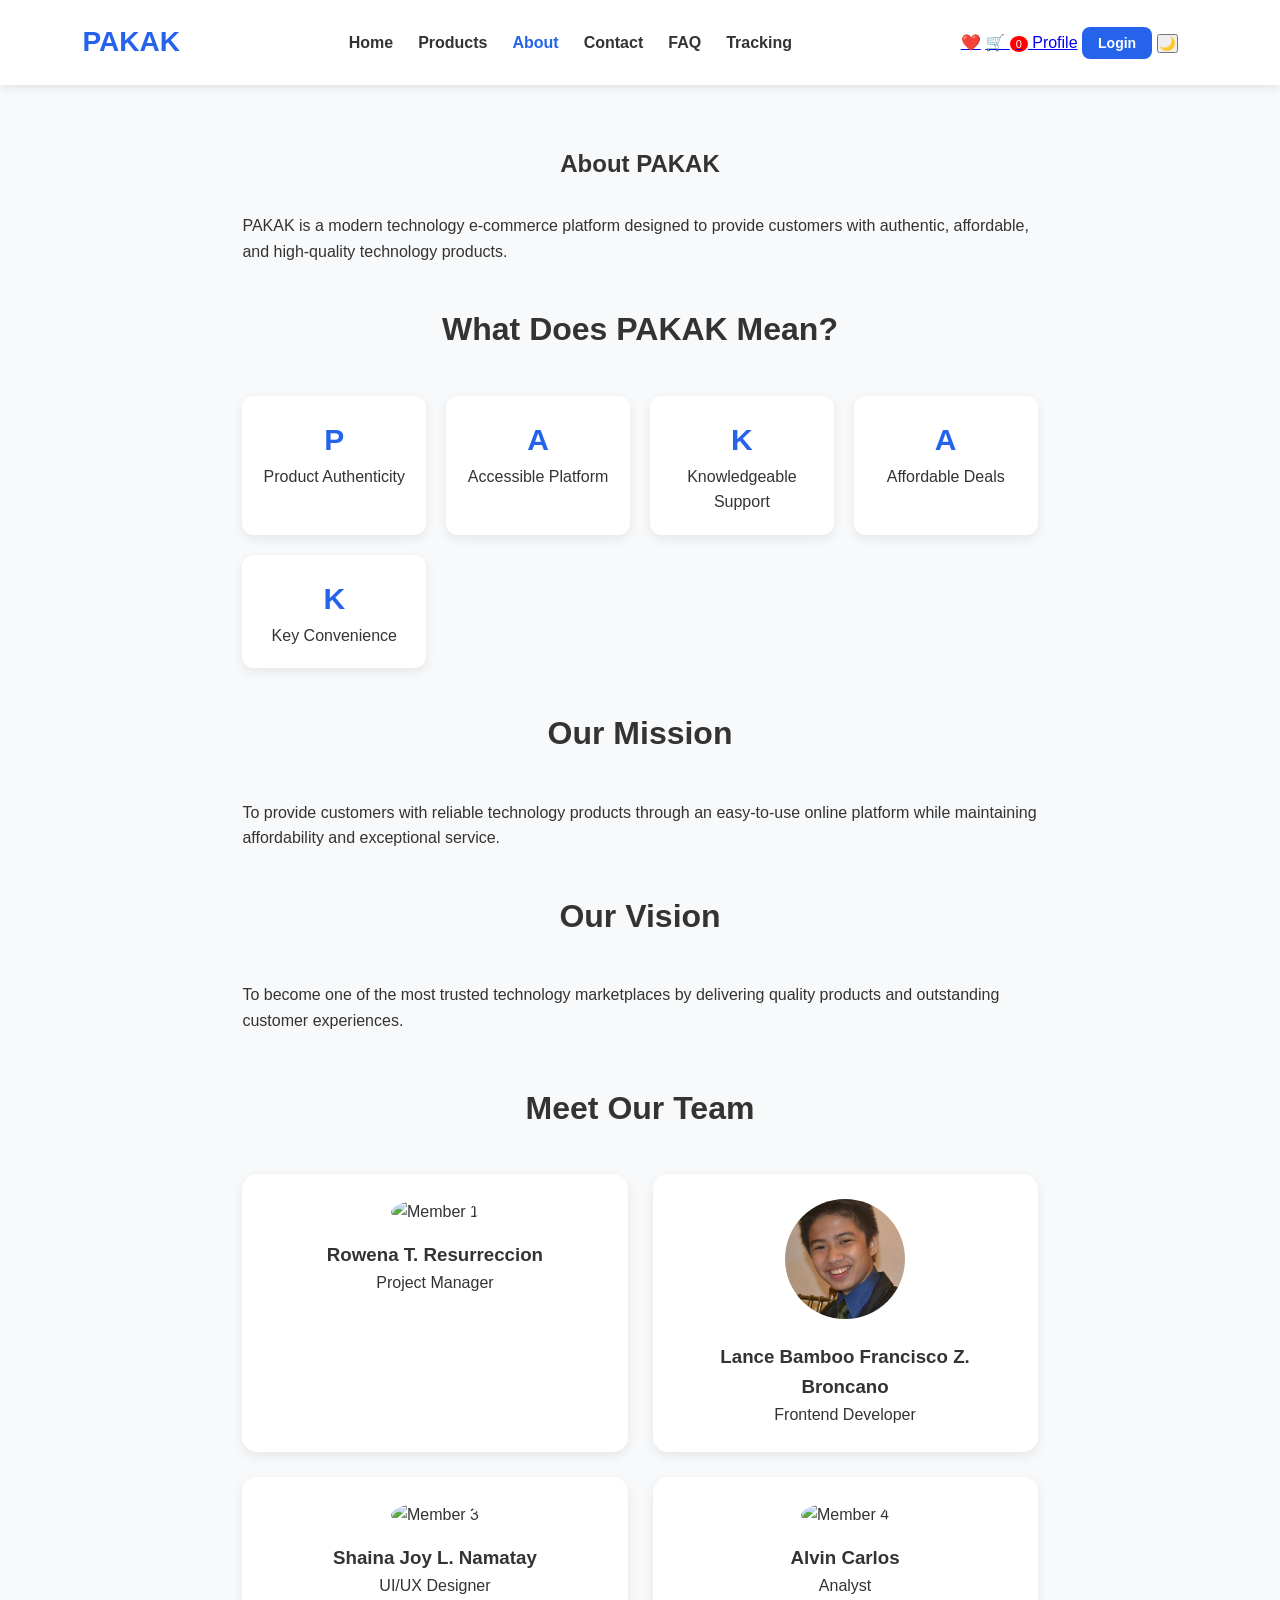
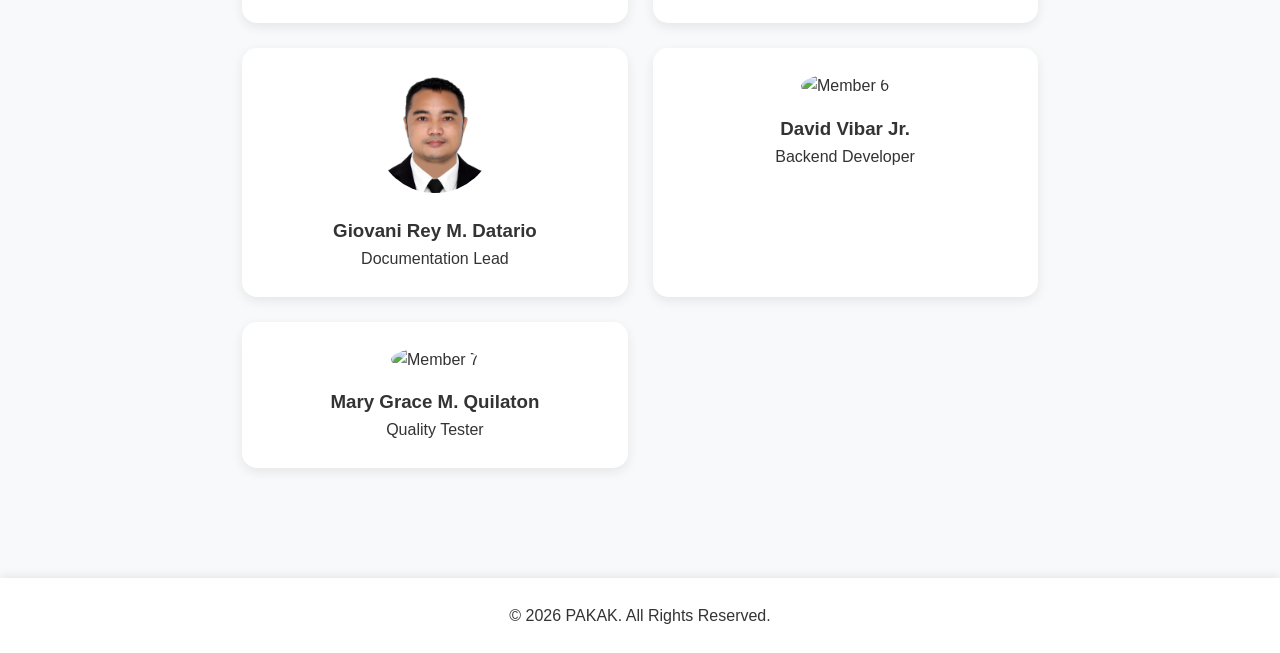
==== about.html @ 59d52bc8 "Add files via upload" ====
<!DOCTYPE html>
<html lang="en">
<head>
    <meta charset="UTF-8">
    <meta name="viewport" content="width=device-width, initial-scale=1.0">
    <title>About PAKAK</title>
    <link rel="stylesheet" href="css/style.css">
    <script defer src="js/script.js"></script>
</head>
<body>

<header>
    <nav class="navbar">
        <div class="logo">PAKAK</div>

        <ul class="nav-links">
            <li><a href="index.html">Home</a></li>
            <li><a href="products.html">Products</a></li>
            <li><a href="about.html" class="active">About</a></li>
            <li><a href="contact.html">Contact</a></li>
            <li><a href="faq.html">FAQ</a></li>
            <li><a href="tracking.html">Tracking</a></li>
        </ul>

        <div class="nav-actions">
            <a href="wishlist.html" class="nav-icon-btn" title="Wishlist">❤️</a>
            <a href="cart.html" class="nav-icon-btn" title="Cart">
                🛒 <span id="cartCount" style="background:red;color:white;border-radius:50%;padding:2px 6px;font-size:11px;">0</span>
            </a>
            <a href="profile.html" class="nav-text-btn">Profile</a>
            <a href="login.html" class="nav-login-btn">Login</a>
            <button id="darkModeBtn" onclick="toggleDarkMode()" class="dark-toggle" title="Toggle Dark Mode">🌙</button>
        </div>
    </nav>
</header>

<section class="about-section">

    <h1>About PAKAK</h1>

    <p>
        PAKAK is a modern technology e-commerce platform
        designed to provide customers with authentic,
        affordable, and high-quality technology products.
    </p>

    <h2>What Does PAKAK Mean?</h2>

    <div class="mission-grid">

        <div class="mission-card">
            <h3>P</h3>
            <p>Product Authenticity</p>
        </div>

        <div class="mission-card">
            <h3>A</h3>
            <p>Accessible Platform</p>
        </div>

        <div class="mission-card">
            <h3>K</h3>
            <p>Knowledgeable Support</p>
        </div>

        <div class="mission-card">
            <h3>A</h3>
            <p>Affordable Deals</p>
        </div>

        <div class="mission-card">
            <h3>K</h3>
            <p>Key Convenience</p>
        </div>

    </div>

    <h2>Our Mission</h2>
    <p>
        To provide customers with reliable technology
        products through an easy-to-use online platform
        while maintaining affordability and exceptional service.
    </p>

    <h2>Our Vision</h2>
    <p>
        To become one of the most trusted technology
        marketplaces by delivering quality products
        and outstanding customer experiences.
    </p>

    <!-- TEAM SECTION -->
    <h2 style="text-align:center; margin-top:50px;">Meet Our Team</h2>

    <div class="team-grid">

        <div class="team-card">
            <img src="images/resurreccion.jpg" alt="Member 1">
            <h3>Rowena T. Resurreccion</h3>
            <p>Project Manager</p>
        </div>

        <div class="team-card">
            <img src="images/broncano.jpg.jpg" alt="Member 2">
            <h3>Lance Bamboo Francisco Z. Broncano</h3>
            <p>Frontend Developer</p>
        </div>

        <div class="team-card">
            <img src="images/namatay.jpg" alt="Member 3">
            <h3>Shaina Joy L. Namatay</h3>
            <p>UI/UX Designer</p>
        </div>

        <div class="team-card">
            <img src="images/carlos.jpg" alt="Member 4">
            <h3>Alvin Carlos</h3>
            <p>Analyst</p>
        </div>

        <div class="team-card">
            <img src="images/datario.jpg.jpg" alt="Member 5">
            <h3>Giovani Rey M. Datario</h3>
            <p>Documentation Lead</p>
        </div>

        <div class="team-card">
            <img src="images/vibar.jpg" alt="Member 6">
            <h3>David Vibar Jr.</h3>
            <p>Backend Developer</p>
        </div>

        <div class="team-card">
            <img src="images/quilaton.jpg" alt="Member 7">
            <h3>Mary Grace M. Quilaton</h3>
            <p>Quality Tester</p>
        </div>

    </div>

</section>

<footer>
    <p>© 2026 PAKAK. All Rights Reserved.</p>
</footer>

<button id="topBtn" onclick="scrollToTop()">↑</button>

</body>
</html>
---- css/style.css ----
/* =========================
GLOBAL STYLES
========================= */

*{
margin:0;
padding:0;
box-sizing:border-box;
font-family:Arial, Helvetica, sans-serif;
}

body{
background:#f8f9fa;
color:#333;
line-height:1.6;
}

/* =========================
NAVBAR
========================= */

.navbar{
display:flex;
justify-content:space-between;
align-items:center;
padding:20px 8%;
background:white;
box-shadow:0 2px 10px rgba(0,0,0,0.1);
position:sticky;
top:0;
z-index:100;
}

.logo{
font-size:28px;
font-weight:bold;
color:#2563eb;
margin-left:-20px;
}

.nav-links{
display:flex;
list-style:none;
gap:25px;
}

.nav-links a{
text-decoration:none;
color:#333;
font-weight:600;
transition:.3s;
}

.nav-links a:hover,
.nav-links .active{
color:#2563eb;
}

/* =========================
NAV AUTH BUTTONS (Profile + Login)
========================= */

.nav-auth{
display:flex;
align-items:center;
gap:10px;
}

.nav-profile-btn,
.nav-login-btn{
text-decoration:none;
padding:8px 16px;
border-radius:8px;
font-weight:600;
font-size:14px;
transition:.3s;
}

.nav-profile-btn{
background:#f3f4f6;
color:#333;
}

.nav-login-btn{
background:#2563eb;
color:white;
}

.nav-profile-btn:hover{
background:#e5e7eb;
}

.nav-login-btn:hover{
background:#1d4ed8;
}

.dark-mode .nav-profile-btn{
background:rgba(255,255,255,0.08);
color:#e2e8f0;
border:1px solid rgba(120,80,255,.2);
}

.dark-mode .nav-login-btn{
background:linear-gradient(135deg,#4f46e5,#7c3aed);
box-shadow:0 0 12px rgba(124,58,237,.4);
}

/* =========================
HERO SECTION
========================= */

.hero{
display:flex;
justify-content:space-between;
align-items:center;
padding:80px 8%;
gap:40px;
}

.hero{
    animation:fadeIn 1.2s ease;
}

@keyframes fadeIn{
    from{
        opacity:0;
        transform:translateY(30px);
    }
    to{
        opacity:1;
        transform:translateY(0);
    }
}

.hero-content{
flex:1;
}

.hero-content h1{
font-size:48px;
margin-bottom:20px;
}

.hero-content p{
font-size:18px;
margin-bottom:30px;
}

.hero-image{
flex:1;
}

.hero-image img{
width:100%;
border-radius:20px;
box-shadow:0 10px 30px rgba(0,0,0,0.15);
}

.hero-buttons{
display:flex;
gap:15px;
}

.btn-primary{
background:#2563eb;
color:white;
text-decoration:none;
padding:12px 24px;
border-radius:8px;
transition:.3s;
}

.btn-secondary{
background:#e5e7eb;
color:#333;
text-decoration:none;
padding:12px 24px;
border-radius:8px;
}

/* =========================
SECTIONS
========================= */

section{
padding:60px 8%;
}

section h2{
text-align:center;
margin-bottom:40px;
font-size:32px;
}

/* =========================
CATEGORY CARDS
========================= */

.category-grid{
display:grid;
grid-template-columns:repeat(auto-fit,minmax(220px,1fr));
gap:25px;
}

.category-card{
background:white;
padding:25px;
border-radius:15px;
text-align:center;
box-shadow:0 4px 12px rgba(0,0,0,.08);
transition:.3s;
}

.category-card:hover{
transform:translateY(-8px);
}

/* =========================
PRODUCT CARDS
========================= */

.product-grid{
display:grid;
grid-template-columns:repeat(auto-fit,minmax(250px,1fr));
gap:25px;
}

.product-card{
background:white;
border-radius:15px;
overflow:hidden;
box-shadow:0 4px 15px rgba(0,0,0,.1);
transition:.3s ease;
text-align:center;
}

.product-card:hover{
    transform:translateY(-10px) scale(1.02);
    box-shadow:0 15px 30px rgba(37,99,235,.25);
}

.product-card img{
width:100%;
height:220px;
object-fit:cover;
}

.product-card h3{
margin-top:15px;
}

.product-card p{
margin:10px 0;
font-weight:bold;
color:#2563eb;
}

.product-card button{
margin-bottom:20px;
padding:10px 20px;
border:none;
background:#2563eb;
color:white;
border-radius:8px;
cursor:pointer;
}

/* =========================
PRODUCT ID / SKU
========================= */

.product-id{
    font-size:0.78rem;
    color:#6b7280;
    margin:2px 0 6px 0;
    letter-spacing:0.5px;
}

/* =========================
BRANDS
========================= */

.brands-grid{
display:grid;
grid-template-columns:repeat(auto-fit,minmax(150px,1fr));
gap:20px;
}

.brands-grid div{
background:white;
padding:20px;
text-align:center;
border-radius:12px;
font-weight:bold;
}

/* =========================
RATING
========================= */

.rating{
    color:gold;
    margin:10px 0;
}

/* =========================
QUANTITY BOX
========================= */

.quantity-box{
    display:flex;
    align-items:center;
    justify-content:center;
    gap:10px;
    margin:10px 0;
}

.quantity-box button{
    width:30px;
    height:30px;
    border:none;
    background:#e5e7eb;
    border-radius:6px;
    cursor:pointer;
    font-size:16px;
    margin-bottom:0;
    padding:0;
}

.quantity-box span{
    font-size:16px;
    font-weight:bold;
    min-width:20px;
    text-align:center;
}

/* =========================
WHY CHOOSE US
========================= */

.features-grid{
display:grid;
grid-template-columns:repeat(auto-fit,minmax(250px,1fr));
gap:25px;
}

.feature-card{
background:white;
padding:25px;
border-radius:15px;
text-align:center;
box-shadow:0 4px 12px rgba(0,0,0,.08);
}

/* =========================
PRODUCTS PAGE
========================= */

.products-page h1{
text-align:center;
margin-bottom:30px;
}

.search-bar{
width:100%;
max-width:500px;
display:block;
margin:0 auto 40px;
padding:15px;
border:1px solid #ddd;
border-radius:10px;
font-size:16px;
}

/* =========================
ABOUT PAGE
========================= */

.about-section{
max-width:1000px;
margin:auto;
}

.about-section h1{
text-align:center;
margin-bottom:30px;
}

.about-section h2{
margin-top:40px;
}

.mission-grid{
display:grid;
grid-template-columns:repeat(auto-fit,minmax(150px,1fr));
gap:20px;
margin-top:20px;
}

.mission-card{
background:white;
padding:20px;
border-radius:12px;
text-align:center;
box-shadow:0 4px 12px rgba(0,0,0,.08);
}

.mission-card h3{
color:#2563eb;
font-size:30px;
}

/* =========================
TEAM PAGE
========================= */

.team-grid{
    display:grid;
    grid-template-columns:repeat(auto-fit,minmax(250px,1fr));
    gap:25px;
}
.team-card{
    background:white;
    padding:25px;
    text-align:center;
    border-radius:15px;
    box-shadow:0 4px 12px rgba(0,0,0,.08);
}
.team-card img{
    width:120px;
    height:120px;
    border-radius:50%;
    object-fit:cover;
    margin-bottom:15px;
}

/* =========================
FAQ PAGE
========================= */

.faq-page{
    max-width:900px;
    margin:auto;
}
.faq-item{
    background:white;
    margin:15px 0;
    border-radius:12px;
    overflow:hidden;
}
.faq-question{
    width:100%;
    padding:18px;
    border:none;
    text-align:left;
    background:#2563eb;
    color:white;
    cursor:pointer;
}
.faq-answer{
    display:none;
    padding:15px;
}

/* =========================
CART PAGE
========================= */

.cart-page h1{
text-align:center;
margin-bottom:30px;
}

.cart-container{
background:white;
padding:25px;
border-radius:15px;
box-shadow:0 4px 15px rgba(0,0,0,.08);
margin-bottom:30px;
}

.cart-item{
display:flex;
justify-content:space-between;
padding:15px 0;
border-bottom:1px solid #eee;
}

.cart-summary{
background:white;
padding:25px;
border-radius:15px;
box-shadow:0 4px 15px rgba(0,0,0,.08);
}

.checkout-btn,
.clear-btn{
width:100%;
padding:12px;
margin-top:15px;
border:none;
border-radius:8px;
cursor:pointer;
}

.checkout-btn{
background:#16a34a;
color:white;
}

.clear-btn{
background:#dc2626;
color:white;
}

/* =========================
WISHLIST PAGE
========================= */

.wishlist-page{
    padding:60px 8%;
}
.wishlist-page h1{
    text-align:center;
    margin-bottom:30px;
}
#wishlistItems{
    background:white;
    padding:25px;
    border-radius:15px;
    box-shadow:0 4px 12px rgba(0,0,0,.08);
}
.wishlist-empty{
    text-align:center;
    padding:40px 20px;
    color:#6b7280;
}
.wishlist-empty h3{
    font-size:1.4rem;
    margin:10px 0 5px;
    color:#374151;
}
.dark-mode .wishlist-empty h3{
    color:#e2e8f0;
}

/* =========================
CONTACT PAGE
========================= */

.contact-page{
    padding:60px 8%;
}

.contact-card{
    display:grid;
    grid-template-columns:1fr 1fr;
    gap:0;
    background:white;
    border-radius:20px;
    box-shadow:0 5px 30px rgba(0,0,0,.1);
    overflow:hidden;
}

.contact-info{
    padding:50px 40px;
    border-right:1px solid #e5e7eb;
}

.contact-info h1{
    font-size:32px;
    font-weight:800;
    color:#111827;
    margin-bottom:10px;
}

.contact-tagline{
    font-size:14px;
    color:#6b7280;
    margin-bottom:15px;
}

.contact-divider{
    width:40px;
    height:3px;
    background:#2563eb;
    border-radius:2px;
    margin-bottom:35px;
}

.contact-details{
    display:flex;
    flex-direction:column;
    gap:18px;
}

.contact-detail-row{
    display:flex;
    gap:12px;
    font-size:14px;
    color:#374151;
}

.contact-label{
    font-weight:700;
    color:#6b7280;
    min-width:65px;
}

.contact-form-side{
    padding:50px 40px;
    display:flex;
    flex-direction:column;
    gap:14px;
}

.contact-input{
    width:100%;
    padding:13px 16px;
    border:1px solid #e5e7eb;
    border-radius:8px;
    font-size:14px;
    color:#374151;
    background:#fafafa;
    outline:none;
    transition:.2s;
    font-family:inherit;
}

.contact-input:focus{
    border-color:#2563eb;
    background:white;
}

.contact-textarea{
    resize:vertical;
}

.contact-submit{
    align-self:flex-start;
    padding:11px 28px;
    background:#111827;
    color:white;
    border:none;
    border-radius:8px;
    font-size:14px;
    font-weight:600;
    cursor:pointer;
    transition:.2s;
}

.contact-submit:hover{
    background:#1d4ed8;
}

.contact-map{
    border-radius:0 0 20px 20px;
    overflow:hidden;
    margin-top:0;
}

.contact-map iframe{
    display:block;
}

/* Dark mode contact */
.dark-mode .contact-card{
    background:rgba(15,20,40,0.85);
    border:1px solid rgba(120,80,255,.2);
    backdrop-filter:blur(10px);
    box-shadow:0 0 30px rgba(110,0,255,.15);
}

.dark-mode .contact-info{
    border-right:1px solid rgba(255,255,255,.08);
}

.dark-mode .contact-info h1{
    color:#e2e8f0;
}

.dark-mode .contact-tagline{
    color:#94a3b8;
}

.dark-mode .contact-detail-row{
    color:#cbd5e1;
}

.dark-mode .contact-label{
    color:#64748b;
}

.dark-mode .contact-input{
    background:rgba(15,20,40,0.8);
    border:1px solid rgba(120,80,255,.3);
    color:#e2e8f0;
}

.dark-mode .contact-input:focus{
    border-color:#7c3aed;
    background:rgba(15,20,40,1);
}

.dark-mode .contact-input::placeholder{
    color:#64748b;
}

.dark-mode .contact-submit{
    background:linear-gradient(135deg,#4f46e5,#7c3aed);
    box-shadow:0 0 12px rgba(124,58,237,.4);
}

@media(max-width:768px){
    .contact-card{
        grid-template-columns:1fr;
    }
    .contact-info{
        border-right:none;
        border-bottom:1px solid #e5e7eb;
        padding:35px 25px;
    }
    .contact-form-side{
        padding:35px 25px;
    }
}

/* =========================
TRACKING PAGE
========================= */

.tracking-page{
    max-width:750px;
    margin:auto;
    padding:60px 20px;
    text-align:center;
}
.tracking-page input{
    width:100%;
    padding:15px;
    margin:20px 0;
    border-radius:10px;
    border:1px solid #ddd;
}
.tracking-page button{
    background:#2563eb;
    color:white;
    border:none;
    padding:12px 25px;
    border-radius:10px;
    cursor:pointer;
}
.tracking-form{
    margin:30px 0;
}
.tracking-sku-list{
    text-align:left;
    margin:30px 0;
}
.tracking-sku-list h3{
    margin-bottom:15px;
    color:#2563eb;
}
.sku-table{
    width:100%;
    border-collapse:collapse;
    margin:10px 0;
}
.sku-table th,
.sku-table td{
    padding:10px 15px;
    border:1px solid #ddd;
    text-align:left;
}
.sku-table th{
    background:#2563eb;
    color:white;
}
#trackingResult{
    margin-top:20px;
    padding:20px;
    border-radius:12px;
}
#trackingResult h3{
    margin-bottom:10px;
}

/* =========================
PROFILE PAGE
========================= */

.profile-page{
display:flex;
justify-content:center;
align-items:center;
padding:60px 8%;
}

.profile-card{
background:white;
padding:40px;
border-radius:20px;
text-align:center;
max-width:700px;
width:100%;
box-shadow:0 5px 20px rgba(0,0,0,.1);
}

.profile-image{
width:140px;
height:140px;
border-radius:50%;
margin-bottom:20px;
}

.profile-stats{
display:grid;
grid-template-columns:repeat(3,1fr);
gap:20px;
margin-top:30px;
}

.stat-box{
background:#f3f4f6;
padding:20px;
border-radius:12px;
}

.profile-actions{
margin-top:30px;
}

.profile-btn,
.logout-btn{
width:100%;
padding:12px;
margin-top:10px;
border:none;
border-radius:8px;
cursor:pointer;
}

.profile-btn{
background:#2563eb;
color:white;
}

.logout-btn{
background:#dc2626;
color:white;
}

/* =========================
ORDER HISTORY
========================= */

.order-history-card{
    background:#f9fafb;
    border:1px solid #e5e7eb;
    border-radius:12px;
    padding:15px 20px;
    margin-bottom:15px;
    text-align:left;
}
.order-history-header{
    display:flex;
    justify-content:space-between;
    margin-bottom:10px;
    font-size:0.9rem;
}
.order-id{
    font-weight:bold;
    color:#2563eb;
}
.order-date{
    color:#6b7280;
}
.order-items-list{
    padding-left:20px;
    margin:8px 0;
    color:#374151;
}
.order-history-total{
    text-align:right;
    margin-top:10px;
    font-size:1rem;
    color:#111827;
}

/* =========================
FOOTER
========================= */

footer{
text-align:center;
padding:25px;
background:white;
margin-top:50px;
box-shadow:0 -2px 10px rgba(0,0,0,.08);
}

/* =========================
TESTIMONIALS
========================= */

.testimonial-card{
background:white;
padding:20px;
border-radius:15px;
margin:15px 0;
box-shadow:0 4px 12px rgba(0,0,0,.08);
}

/* =========================
NEWSLETTER
========================= */

.newsletter{
    background:#2563eb;
    color:white;
    text-align:center;
    padding:60px 20px;
}
.newsletter input{
    padding:12px;
    width:300px;
    max-width:90%;
    border:none;
    border-radius:8px;
}
.newsletter button{
    padding:12px 20px;
    border:none;
    border-radius:8px;
    margin-left:10px;
    cursor:pointer;
}

/* =========================
CHATBOT WIDGET
========================= */

.chatbot{
    position:fixed;
    bottom:20px;
    right:20px;
    width:280px;
    background:white;
    border-radius:15px;
    overflow:hidden;
    box-shadow:0 5px 20px rgba(0,0,0,.15);
    z-index:999;
}

.chatbot-header{
    background:#2563eb;
    color:white;
    padding:12px;
    font-size:18px;
    font-weight:bold;
    display:flex;
    justify-content:space-between;
    align-items:center;
}

.chatbot-minimize-btn{
    background:rgba(255,255,255,0.2);
    border:none;
    color:white;
    width:26px;
    height:26px;
    border-radius:6px;
    font-size:18px;
    line-height:1;
    cursor:pointer;
    transition:.2s;
    display:flex;
    align-items:center;
    justify-content:center;
}

.chatbot-minimize-btn:hover{
    background:rgba(255,255,255,0.35);
}

.chatbot-body{
    height:180px;
    padding:10px;
    overflow-y:auto;
}

.chatbot-input-area{
    display:flex;
    padding:8px;
    gap:5px;
    border-top:1px solid #ddd;
}

.chatbot-input-area input{
    flex:1;
    padding:8px 10px;
    border:1px solid #ddd;
    border-radius:8px;
    font-size:14px;
}

.chatbot-input-area button{
    width:45px;
    border:none;
    border-radius:8px;
    background:#2563eb;
    color:white;
    cursor:pointer;
}

/* =========================
SCROLL TO TOP
========================= */

#topBtn{
    position:fixed;
    bottom:80px;
    left:20px;
    background:#2563eb;
    color:white;
    border:none;
    border-radius:50%;
    width:45px;
    height:45px;
    font-size:20px;
    cursor:pointer;
    display:none;
    z-index:999;
}

/* =========================
QUICK VIEW MODAL
========================= */

.modal{
    display:none;
    position:fixed;
    inset:0;
    background:rgba(0,0,0,.7);
    justify-content:center;
    align-items:center;
    z-index:1000;
}
.modal-content{
    background:white;
    padding:30px;
    border-radius:15px;
    width:90%;
    max-width:600px;
}

/* =========================
DARK MODE — CYBER NEON GLASSMORPHISM
========================= */

.dark-mode{
    background:#050816;
    color:#ffffff;
}

/* --- Navbar --- */
.dark-mode .navbar{
    background:rgba(10,15,35,0.85);
    backdrop-filter:blur(15px);
    -webkit-backdrop-filter:blur(15px);
    border-bottom:1px solid rgba(255,255,255,0.1);
    box-shadow:0 0 20px rgba(98,0,255,.2);
}

.dark-mode .logo{
    color:#a78bfa;
    text-shadow:0 0 10px rgba(167,139,250,.5);
}

.dark-mode .nav-links a{
    color:#cbd5e1;
}

.dark-mode .nav-links a:hover,
.dark-mode .nav-links .active{
    color:#a78bfa;
    text-shadow:0 0 8px rgba(167,139,250,.6);
}

/* --- Hero --- */
.dark-mode .hero{
    position:relative;
    overflow:hidden;
}

.dark-mode .hero::before{
    content:"";
    position:absolute;
    width:400px;
    height:400px;
    background:radial-gradient(#7c3aed, transparent);
    filter:blur(120px);
    opacity:.35;
    right:0;
    top:0;
    pointer-events:none;
}

.dark-mode .hero::after{
    content:"";
    position:absolute;
    width:300px;
    height:300px;
    background:radial-gradient(#2563eb, transparent);
    filter:blur(100px);
    opacity:.25;
    left:0;
    bottom:0;
    pointer-events:none;
}

.dark-mode .hero h1{
    color:white;
}

.dark-mode .hero h1 span{
    color:#38bdf8;
    text-shadow:0 0 15px #38bdf8;
}

.dark-mode .hero p{
    color:#94a3b8;
}

/* --- Product & Category & Feature Cards --- */
.dark-mode .product-card,
.dark-mode .category-card,
.dark-mode .feature-card{
    background:rgba(15,20,40,0.8);
    border:1px solid rgba(120,80,255,.2);
    backdrop-filter:blur(10px);
    -webkit-backdrop-filter:blur(10px);
    box-shadow:0 0 25px rgba(110,0,255,.15);
    color:#ffffff;
}

.dark-mode .product-card:hover{
    transform:translateY(-8px);
    box-shadow:0 0 35px #7c3aed;
    border-color:rgba(124,58,237,.6);
}

.dark-mode .product-card h3{
    color:#e2e8f0;
}

.dark-mode .product-card p{
    color:#a78bfa;
}

.dark-mode .product-card button{
    background:linear-gradient(135deg,#4f46e5,#7c3aed);
    border:none;
    color:white;
    transition:.3s;
}

.dark-mode .product-card button:hover{
    opacity:.85;
    box-shadow:0 0 12px rgba(124,58,237,.6);
}

.dark-mode .product-id{
    color:#64748b;
}

/* --- Quantity Box in dark mode --- */
.dark-mode .quantity-box button{
    background:rgba(79,70,229,.3);
    color:white;
    border:1px solid rgba(120,80,255,.3);
}

/* --- Buttons --- */
.dark-mode .btn-primary{
    background:linear-gradient(135deg,#4f46e5,#7c3aed);
    color:white;
    box-shadow:0 0 15px rgba(124,58,237,.4);
}

.dark-mode .btn-secondary{
    background:rgba(255,255,255,.08);
    color:#e2e8f0;
    border:1px solid rgba(255,255,255,.15);
}

/* --- Profile Card --- */
.dark-mode .profile-card{
    background:rgba(15,20,40,0.85);
    border:1px solid rgba(120,80,255,.2);
    backdrop-filter:blur(10px);
    -webkit-backdrop-filter:blur(10px);
    box-shadow:0 0 30px rgba(110,0,255,.2);
    color:#ffffff;
}

.dark-mode .stat-box{
    background:rgba(79,70,229,.15);
    border:1px solid rgba(120,80,255,.2);
    color:#e2e8f0;
}

.dark-mode .profile-btn{
    background:linear-gradient(135deg,#4f46e5,#7c3aed);
    box-shadow:0 0 12px rgba(124,58,237,.4);
}

.dark-mode .logout-btn{
    background:linear-gradient(135deg,#dc2626,#9f1239);
}

/* --- Cart & Wishlist --- */
.dark-mode .cart-container,
.dark-mode .cart-summary,
.dark-mode #wishlistItems{
    background:rgba(15,20,40,0.8);
    border:1px solid rgba(120,80,255,.2);
    backdrop-filter:blur(10px);
    color:#ffffff;
}

.dark-mode .cart-item{
    border-bottom:1px solid rgba(255,255,255,.08);
}

/* --- Mission Cards --- */
.dark-mode .mission-card{
    background:rgba(15,20,40,0.8);
    border:1px solid rgba(120,80,255,.2);
    color:#e2e8f0;
}

.dark-mode .mission-card h3{
    color:#a78bfa;
    text-shadow:0 0 8px rgba(167,139,250,.4);
}

/* --- Team Cards --- */
.dark-mode .team-card{
    background:rgba(15,20,40,0.8);
    border:1px solid rgba(120,80,255,.2);
    backdrop-filter:blur(10px);
    color:#e2e8f0;
}

/* --- FAQ --- */
.dark-mode .faq-item{
    background:rgba(15,20,40,0.8);
    border:1px solid rgba(120,80,255,.2);
}

.dark-mode .faq-question{
    background:linear-gradient(135deg,#4f46e5,#7c3aed);
}

.dark-mode .faq-answer{
    color:#cbd5e1;
    background:rgba(15,20,40,0.6);
}

/* --- Brands --- */
.dark-mode .brands-grid div{
    background:rgba(15,20,40,0.8);
    border:1px solid rgba(120,80,255,.2);
    color:#a78bfa;
    box-shadow:0 0 15px rgba(110,0,255,.1);
}

/* --- Testimonials --- */
.dark-mode .testimonial-card{
    background:rgba(15,20,40,0.8);
    border:1px solid rgba(120,80,255,.2);
    color:#e2e8f0;
}

/* --- Search Bar --- */
.dark-mode .search-bar{
    background:rgba(15,20,40,0.8);
    border:1px solid rgba(120,80,255,.3);
    color:#ffffff;
}

.dark-mode .search-bar::placeholder{
    color:#64748b;
}

/* --- Tracking Page --- */
.dark-mode .tracking-page input{
    background:rgba(15,20,40,0.8);
    border:1px solid rgba(120,80,255,.3);
    color:#ffffff;
}

.dark-mode .tracking-page button{
    background:linear-gradient(135deg,#4f46e5,#7c3aed);
    box-shadow:0 0 12px rgba(124,58,237,.4);
}

.dark-mode .sku-table th{
    background:linear-gradient(135deg,#4f46e5,#7c3aed);
}

.dark-mode .sku-table td{
    background:rgba(15,20,40,0.6);
    border-color:rgba(120,80,255,.2);
    color:#e2e8f0;
}

.dark-mode #trackingResult{
    background:rgba(15,20,40,0.8);
    border:1px solid rgba(120,80,255,.2);
    color:#e2e8f0;
}

/* --- Order History Modal --- */
.dark-mode .order-history-card{
    background:rgba(15,20,40,0.8);
    border:1px solid rgba(120,80,255,.2);
    color:#e2e8f0;
}

.dark-mode .order-id{
    color:#a78bfa;
}

.dark-mode .order-date{
    color:#64748b;
}

.dark-mode .order-items-list{
    color:#cbd5e1;
}

.dark-mode .order-history-total{
    color:#e2e8f0;
}

/* --- Modal --- */
.dark-mode .modal-content{
    background:rgba(10,15,35,0.95);
    border:1px solid rgba(120,80,255,.3);
    backdrop-filter:blur(20px);
    color:#ffffff;
    box-shadow:0 0 40px rgba(124,58,237,.3);
}

/* --- Chatbot --- */
.dark-mode .chatbot{
    background:rgba(10,15,35,0.95);
    border:1px solid rgba(120,80,255,.3);
    box-shadow:0 0 25px rgba(110,0,255,.2);
}

.dark-mode .chatbot-header{
    background:linear-gradient(135deg,#4f46e5,#7c3aed);
}

.dark-mode .chatbot-minimize-btn{
    background:rgba(255,255,255,0.15);
}

.dark-mode .chatbot-minimize-btn:hover{
    background:rgba(255,255,255,0.28);
}

.dark-mode .chatbot-body{
    color:#e2e8f0;
}

.dark-mode .chatbot-input-area{
    border-top:1px solid rgba(255,255,255,.08);
}

.dark-mode .chatbot-input-area input{
    background:rgba(15,20,40,0.8);
    border:1px solid rgba(120,80,255,.3);
    color:#ffffff;
}

.dark-mode .chatbot-input-area button{
    background:linear-gradient(135deg,#4f46e5,#7c3aed);
}

/* --- Scroll to Top --- */
.dark-mode #topBtn{
    background:linear-gradient(135deg,#4f46e5,#7c3aed);
    box-shadow:0 0 12px rgba(124,58,237,.5);
}

/* --- Footer --- */
.dark-mode footer{
    background:rgba(10,15,35,0.85);
    border-top:1px solid rgba(255,255,255,.08);
    color:#64748b;
    box-shadow:none;
}

/* --- Links --- */
.dark-mode a{
    color:#a78bfa;
}

/* =========================
RESPONSIVE DESIGN
========================= */

@media(max-width:768px){

.hero{
    flex-direction:column;
    text-align:center;
}

.hero-content h1{
    font-size:36px;
}

.navbar{
    flex-direction:column;
    gap:15px;
}

.nav-links{
    flex-wrap:wrap;
    justify-content:center;
}

.nav-auth{
    justify-content:center;
}

.profile-stats{
    grid-template-columns:1fr;
}

}
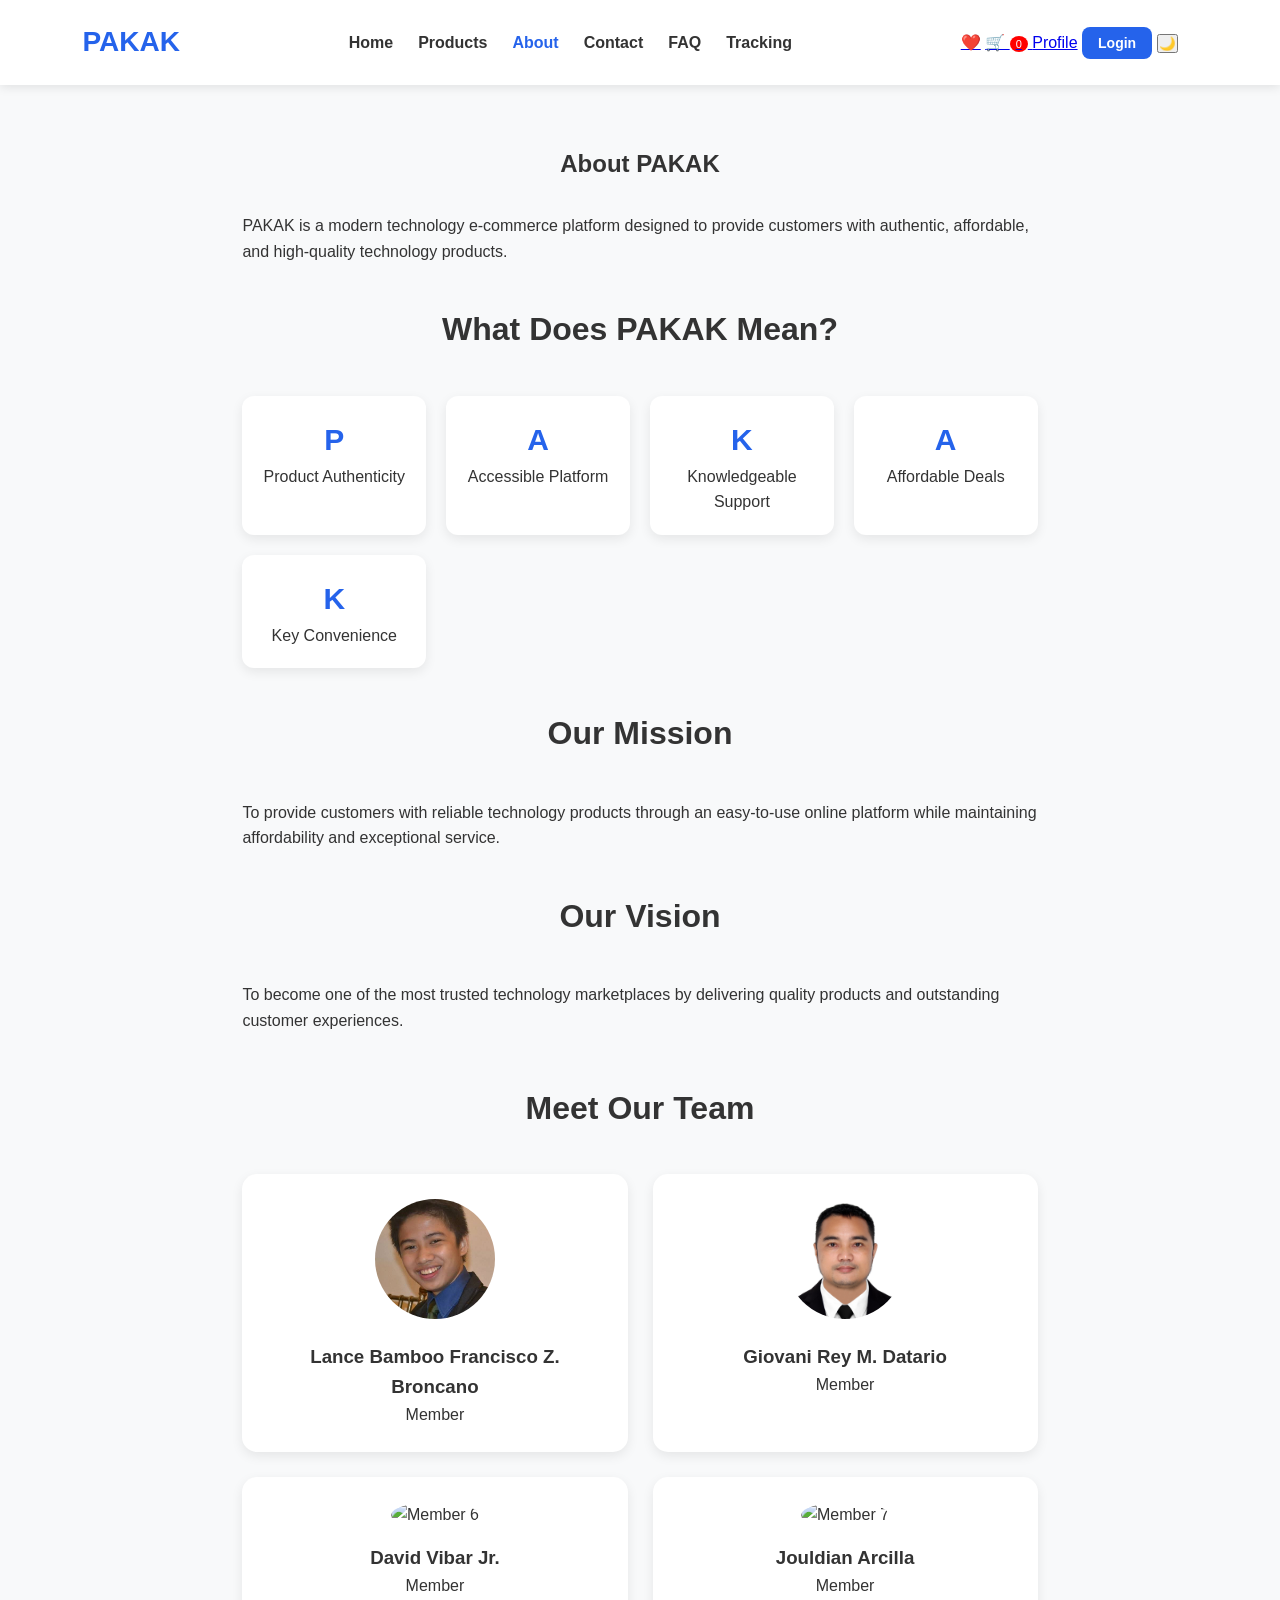
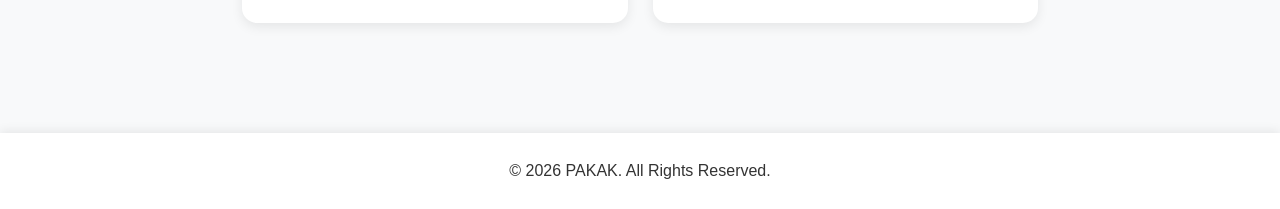
==== commit e7755840: "Update about.html" ====
--- a/about.html
+++ b/about.html
@@ -94,46 +94,30 @@
 
     <div class="team-grid">
 
-        <div class="team-card">
-            <img src="images/resurreccion.jpg" alt="Member 1">
-            <h3>Rowena T. Resurreccion</h3>
-            <p>Project Manager</p>
-        </div>
-
+        
         <div class="team-card">
             <img src="images/broncano.jpg.jpg" alt="Member 2">
             <h3>Lance Bamboo Francisco Z. Broncano</h3>
-            <p>Frontend Developer</p>
+            <p>Member</p>
         </div>
 
-        <div class="team-card">
-            <img src="images/namatay.jpg" alt="Member 3">
-            <h3>Shaina Joy L. Namatay</h3>
-            <p>UI/UX Designer</p>
-        </div>
-
-        <div class="team-card">
-            <img src="images/carlos.jpg" alt="Member 4">
-            <h3>Alvin Carlos</h3>
-            <p>Analyst</p>
-        </div>
 
         <div class="team-card">
             <img src="images/datario.jpg.jpg" alt="Member 5">
             <h3>Giovani Rey M. Datario</h3>
-            <p>Documentation Lead</p>
+            <p>Member</p>
         </div>
 
         <div class="team-card">
             <img src="images/vibar.jpg" alt="Member 6">
             <h3>David Vibar Jr.</h3>
-            <p>Backend Developer</p>
+            <p>Member</p>
         </div>
 
         <div class="team-card">
-            <img src="images/quilaton.jpg" alt="Member 7">
-            <h3>Mary Grace M. Quilaton</h3>
-            <p>Quality Tester</p>
+            <img src="images/arcilla.jpg" alt="Member 7">
+            <h3>Jouldian Arcilla</h3>
+            <p>Member</p>
         </div>
 
     </div>
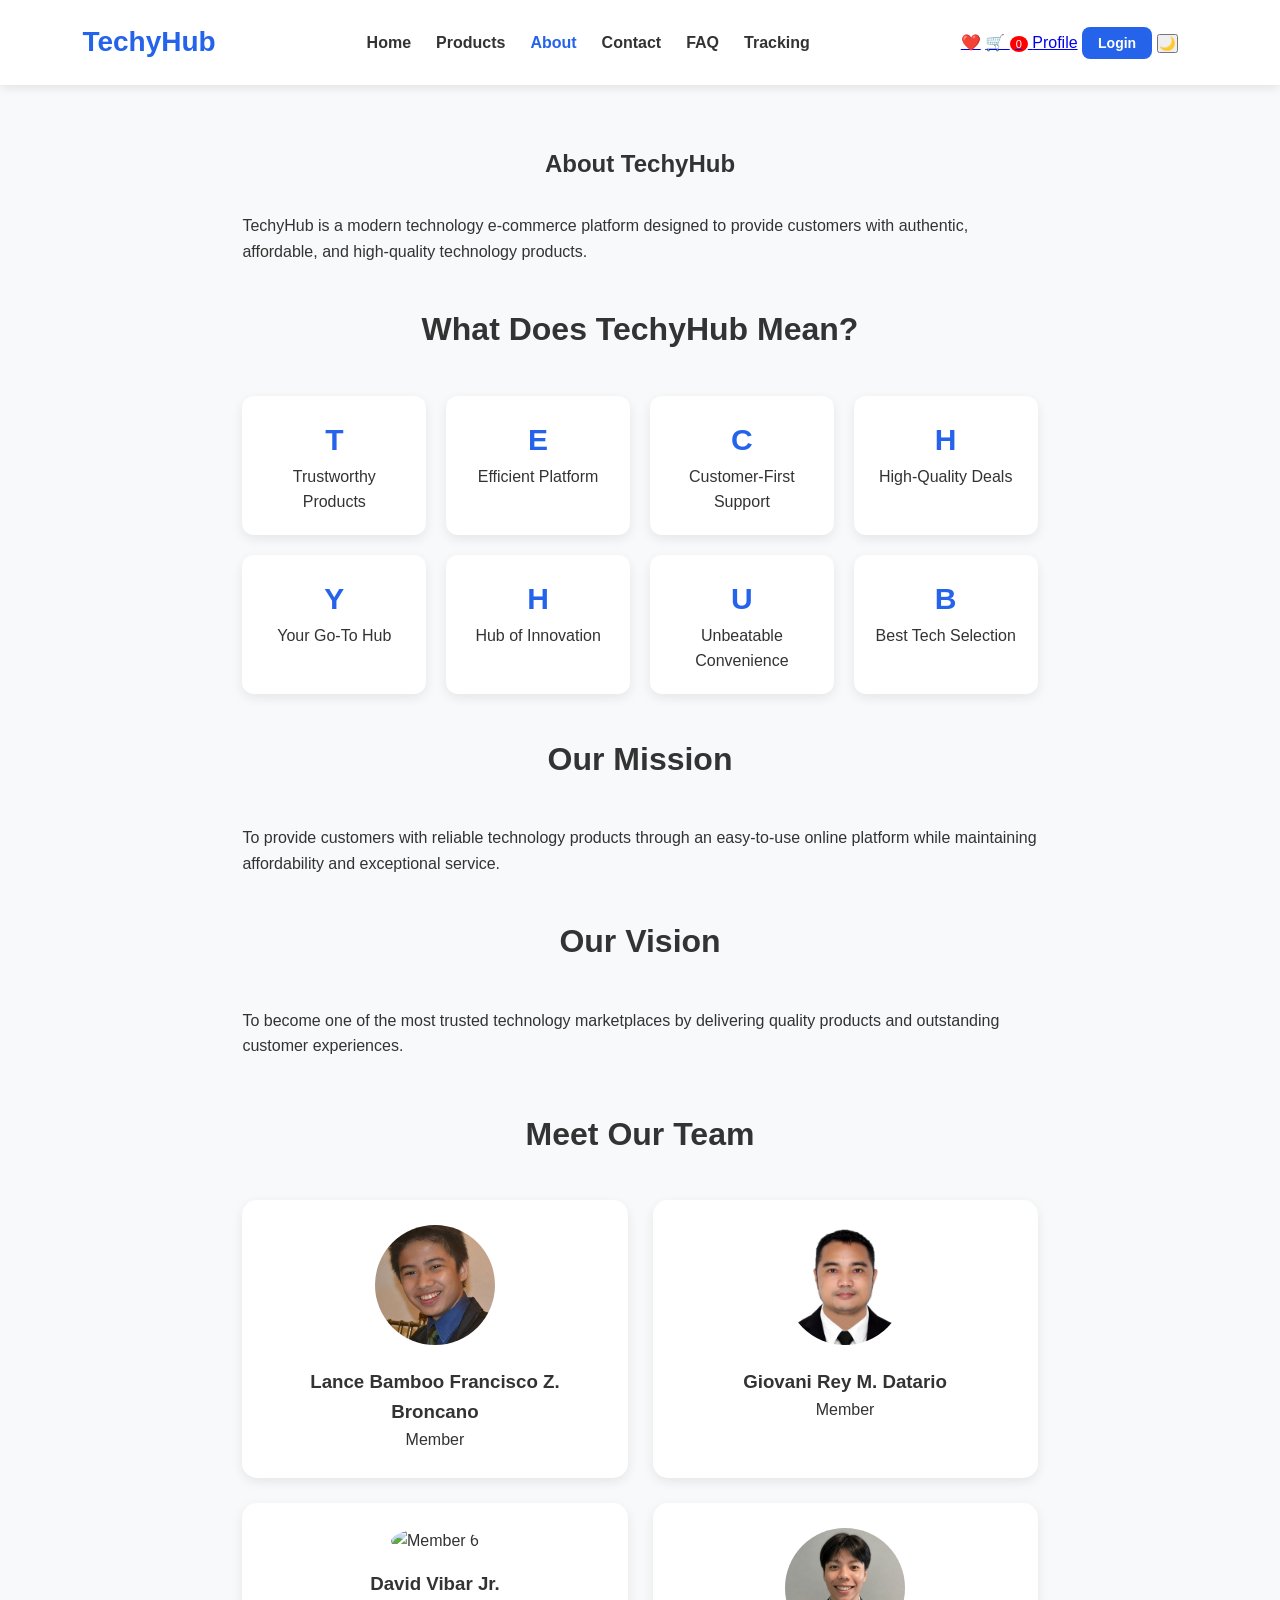
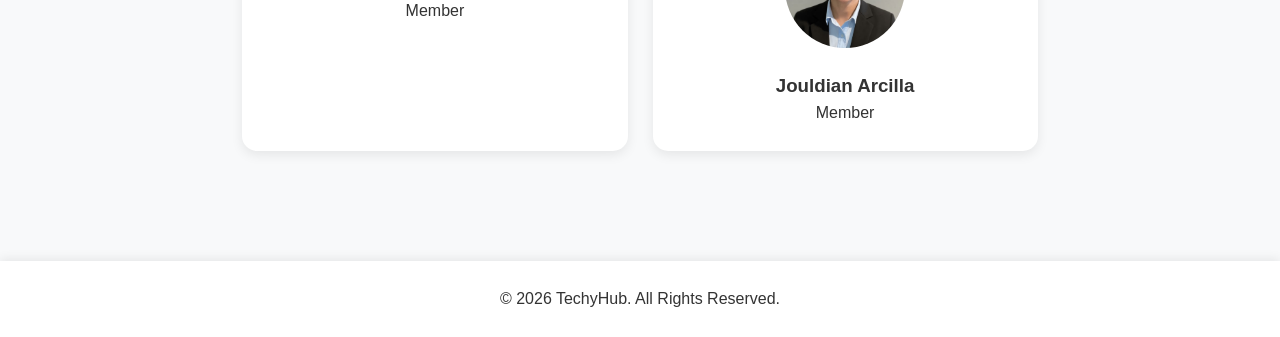
==== commit 71800089: "Update about.html" ====
--- a/about.html
+++ b/about.html
@@ -3,16 +3,14 @@
 <head>
     <meta charset="UTF-8">
     <meta name="viewport" content="width=device-width, initial-scale=1.0">
-    <title>About PAKAK</title>
+    <title>About TechyHub</title>
     <link rel="stylesheet" href="css/style.css">
     <script defer src="js/script.js"></script>
 </head>
 <body>
-
 <header>
     <nav class="navbar">
-        <div class="logo">PAKAK</div>
-
+        <div class="logo">TechyHub</div>
         <ul class="nav-links">
             <li><a href="index.html">Home</a></li>
             <li><a href="products.html">Products</a></li>
@@ -21,7 +19,6 @@
             <li><a href="faq.html">FAQ</a></li>
             <li><a href="tracking.html">Tracking</a></li>
         </ul>
-
         <div class="nav-actions">
             <a href="wishlist.html" class="nav-icon-btn" title="Wishlist">❤️</a>
             <a href="cart.html" class="nav-icon-btn" title="Cart">
@@ -33,102 +30,88 @@
         </div>
     </nav>
 </header>
-
 <section class="about-section">
-
-    <h1>About PAKAK</h1>
-
+    <h1>About TechyHub</h1>
     <p>
-        PAKAK is a modern technology e-commerce platform
+        TechyHub is a modern technology e-commerce platform
         designed to provide customers with authentic,
         affordable, and high-quality technology products.
     </p>
-
-    <h2>What Does PAKAK Mean?</h2>
-
+    <h2>What Does TechyHub Mean?</h2>
     <div class="mission-grid">
-
         <div class="mission-card">
-            <h3>P</h3>
-            <p>Product Authenticity</p>
+            <h3>T</h3>
+            <p>Trustworthy Products</p>
         </div>
-
         <div class="mission-card">
-            <h3>A</h3>
-            <p>Accessible Platform</p>
+            <h3>E</h3>
+            <p>Efficient Platform</p>
         </div>
-
         <div class="mission-card">
-            <h3>K</h3>
-            <p>Knowledgeable Support</p>
+            <h3>C</h3>
+            <p>Customer-First Support</p>
         </div>
-
         <div class="mission-card">
-            <h3>A</h3>
-            <p>Affordable Deals</p>
+            <h3>H</h3>
+            <p>High-Quality Deals</p>
         </div>
-
         <div class="mission-card">
-            <h3>K</h3>
-            <p>Key Convenience</p>
+            <h3>Y</h3>
+            <p>Your Go-To Hub</p>
         </div>
-
+        <div class="mission-card">
+            <h3>H</h3>
+            <p>Hub of Innovation</p>
+        </div>
+        <div class="mission-card">
+            <h3>U</h3>
+            <p>Unbeatable Convenience</p>
+        </div>
+        <div class="mission-card">
+            <h3>B</h3>
+            <p>Best Tech Selection</p>
+        </div>
     </div>
-
     <h2>Our Mission</h2>
     <p>
         To provide customers with reliable technology
         products through an easy-to-use online platform
         while maintaining affordability and exceptional service.
     </p>
-
     <h2>Our Vision</h2>
     <p>
         To become one of the most trusted technology
         marketplaces by delivering quality products
         and outstanding customer experiences.
     </p>
-
     <!-- TEAM SECTION -->
     <h2 style="text-align:center; margin-top:50px;">Meet Our Team</h2>
-
     <div class="team-grid">
-
-        
         <div class="team-card">
             <img src="images/broncano.jpg.jpg" alt="Member 2">
             <h3>Lance Bamboo Francisco Z. Broncano</h3>
             <p>Member</p>
         </div>
-
-
         <div class="team-card">
             <img src="images/datario.jpg.jpg" alt="Member 5">
             <h3>Giovani Rey M. Datario</h3>
             <p>Member</p>
         </div>
-
         <div class="team-card">
             <img src="images/vibar.jpg" alt="Member 6">
             <h3>David Vibar Jr.</h3>
             <p>Member</p>
         </div>
-
         <div class="team-card">
             <img src="images/arcilla.jpg" alt="Member 7">
             <h3>Jouldian Arcilla</h3>
             <p>Member</p>
         </div>
-
     </div>
-
 </section>
-
 <footer>
-    <p>© 2026 PAKAK. All Rights Reserved.</p>
+    <p>© 2026 TechyHub. All Rights Reserved.</p>
 </footer>
-
 <button id="topBtn" onclick="scrollToTop()">↑</button>
-
 </body>
 </html>
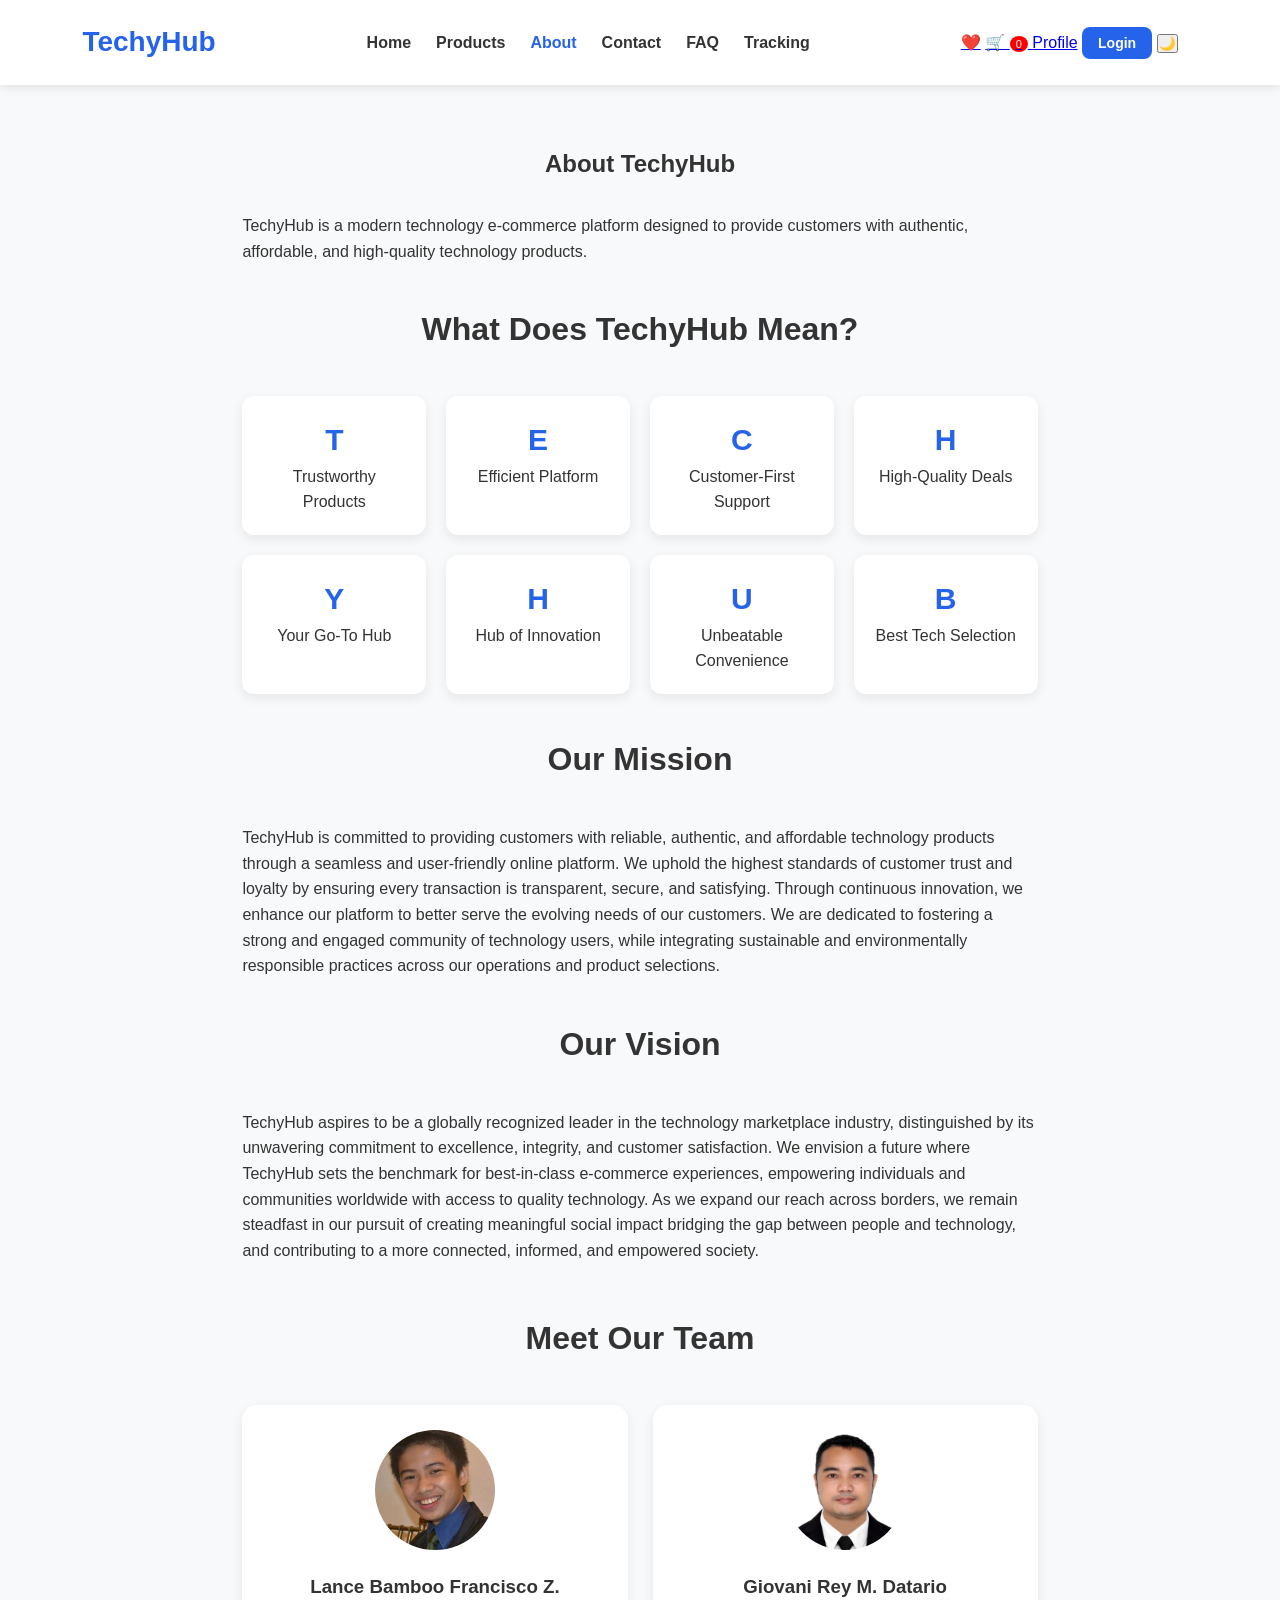
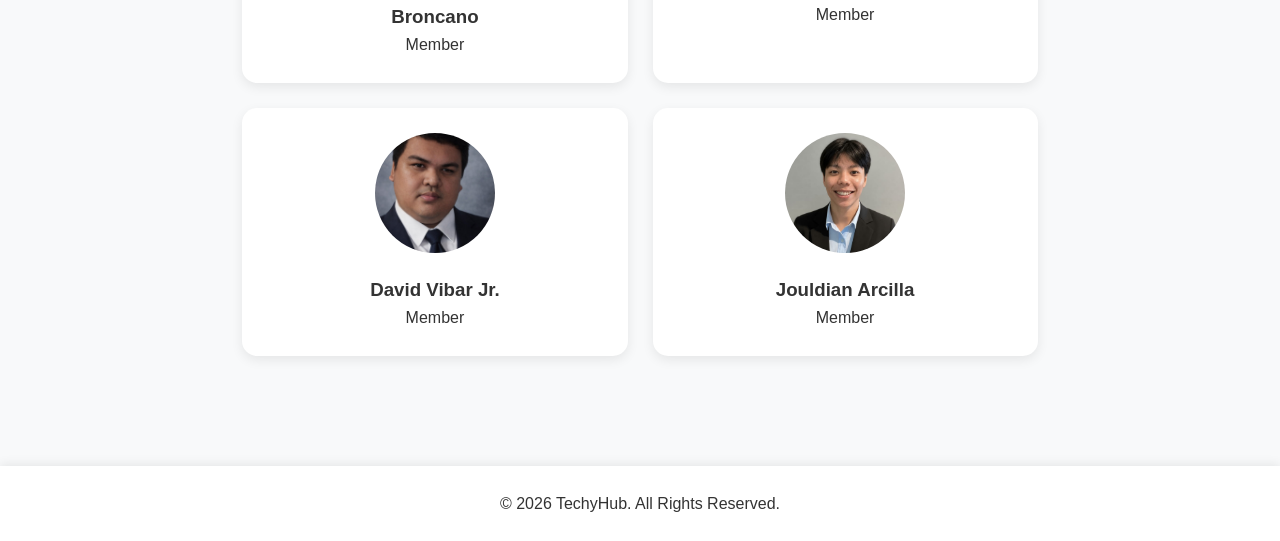
==== commit b8df4e48: "Update about.html" ====
--- a/about.html
+++ b/about.html
@@ -74,15 +74,15 @@
     </div>
     <h2>Our Mission</h2>
     <p>
-        To provide customers with reliable technology
-        products through an easy-to-use online platform
-        while maintaining affordability and exceptional service.
+        TechyHub  is committed to providing customers with reliable, authentic, and affordable technology products through a seamless and user-friendly online platform. 
+        We uphold the highest standards of customer trust and loyalty by ensuring every transaction is transparent, secure, and satisfying. 
+        Through continuous innovation, we enhance our platform to better serve the evolving needs of our customers. 
+        We are dedicated to fostering a strong and engaged community of technology users, while integrating sustainable and environmentally responsible practices across our operations and product selections.
     </p>
     <h2>Our Vision</h2>
     <p>
-        To become one of the most trusted technology
-        marketplaces by delivering quality products
-        and outstanding customer experiences.
+        TechyHub aspires to be a globally recognized leader in the technology marketplace industry, distinguished by its unwavering commitment to excellence, integrity, and customer satisfaction. We envision a future where TechyHub sets the benchmark for best-in-class e-commerce experiences, empowering individuals and communities worldwide with access to quality technology.
+        As we expand our reach across borders, we remain steadfast in our pursuit of creating meaningful social impact bridging the gap between people and technology, and contributing to a more connected, informed, and empowered society.
     </p>
     <!-- TEAM SECTION -->
     <h2 style="text-align:center; margin-top:50px;">Meet Our Team</h2>
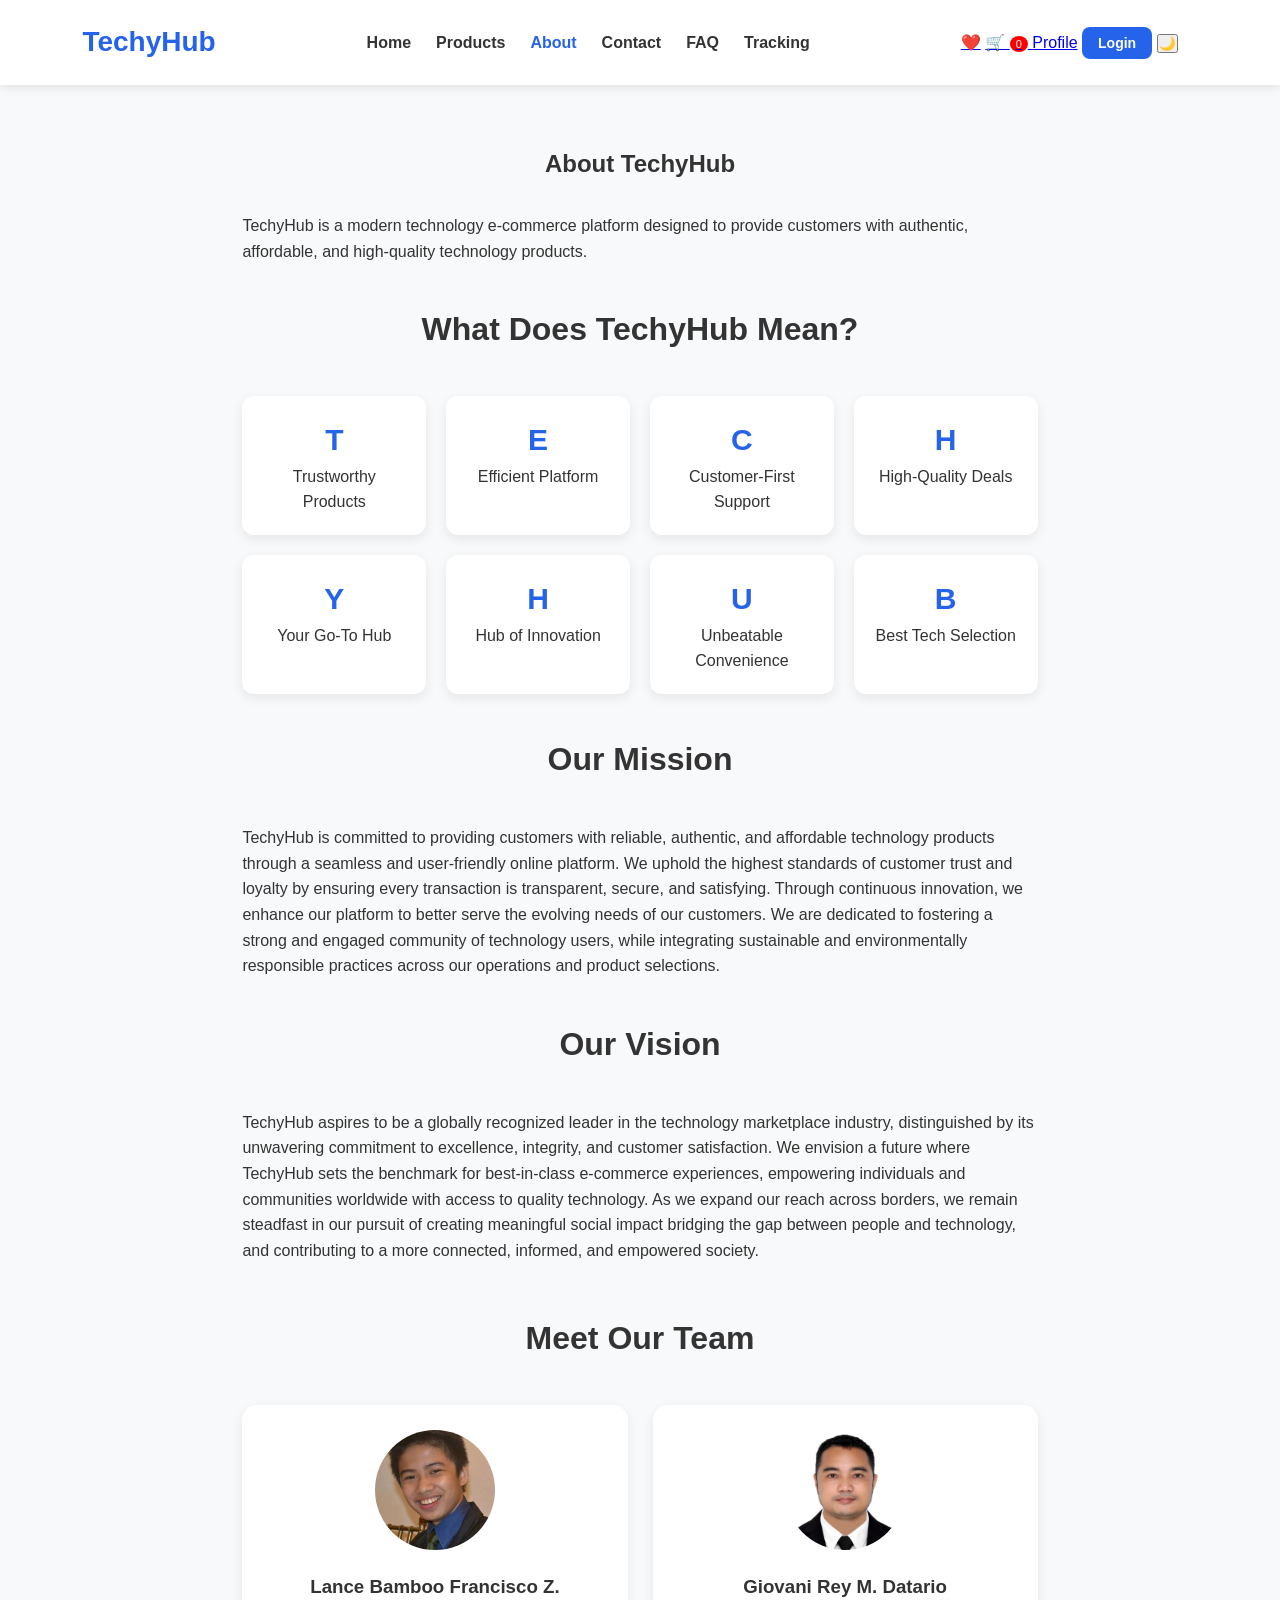
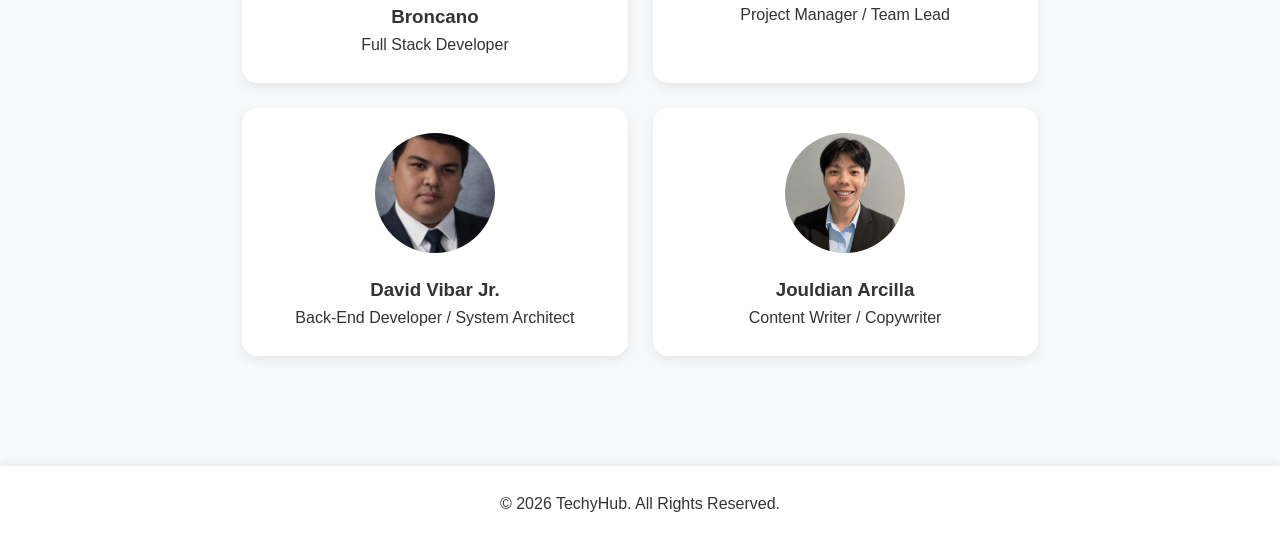
==== commit a20eef25: "Update about.html" ====
--- a/about.html
+++ b/about.html
@@ -90,22 +90,22 @@
         <div class="team-card">
             <img src="images/broncano.jpg.jpg" alt="Member 2">
             <h3>Lance Bamboo Francisco Z. Broncano</h3>
-            <p>Member</p>
+            <p>Full Stack Developer</p>
         </div>
         <div class="team-card">
             <img src="images/datario.jpg.jpg" alt="Member 5">
             <h3>Giovani Rey M. Datario</h3>
-            <p>Member</p>
+            <p>Project Manager / Team Lead</p>
         </div>
         <div class="team-card">
             <img src="images/vibar.jpg" alt="Member 6">
             <h3>David Vibar Jr.</h3>
-            <p>Member</p>
+            <p>Back-End Developer / System Architect</p>
         </div>
         <div class="team-card">
             <img src="images/arcilla.jpg" alt="Member 7">
             <h3>Jouldian Arcilla</h3>
-            <p>Member</p>
+            <p>Content Writer / Copywriter</p>
         </div>
     </div>
 </section>
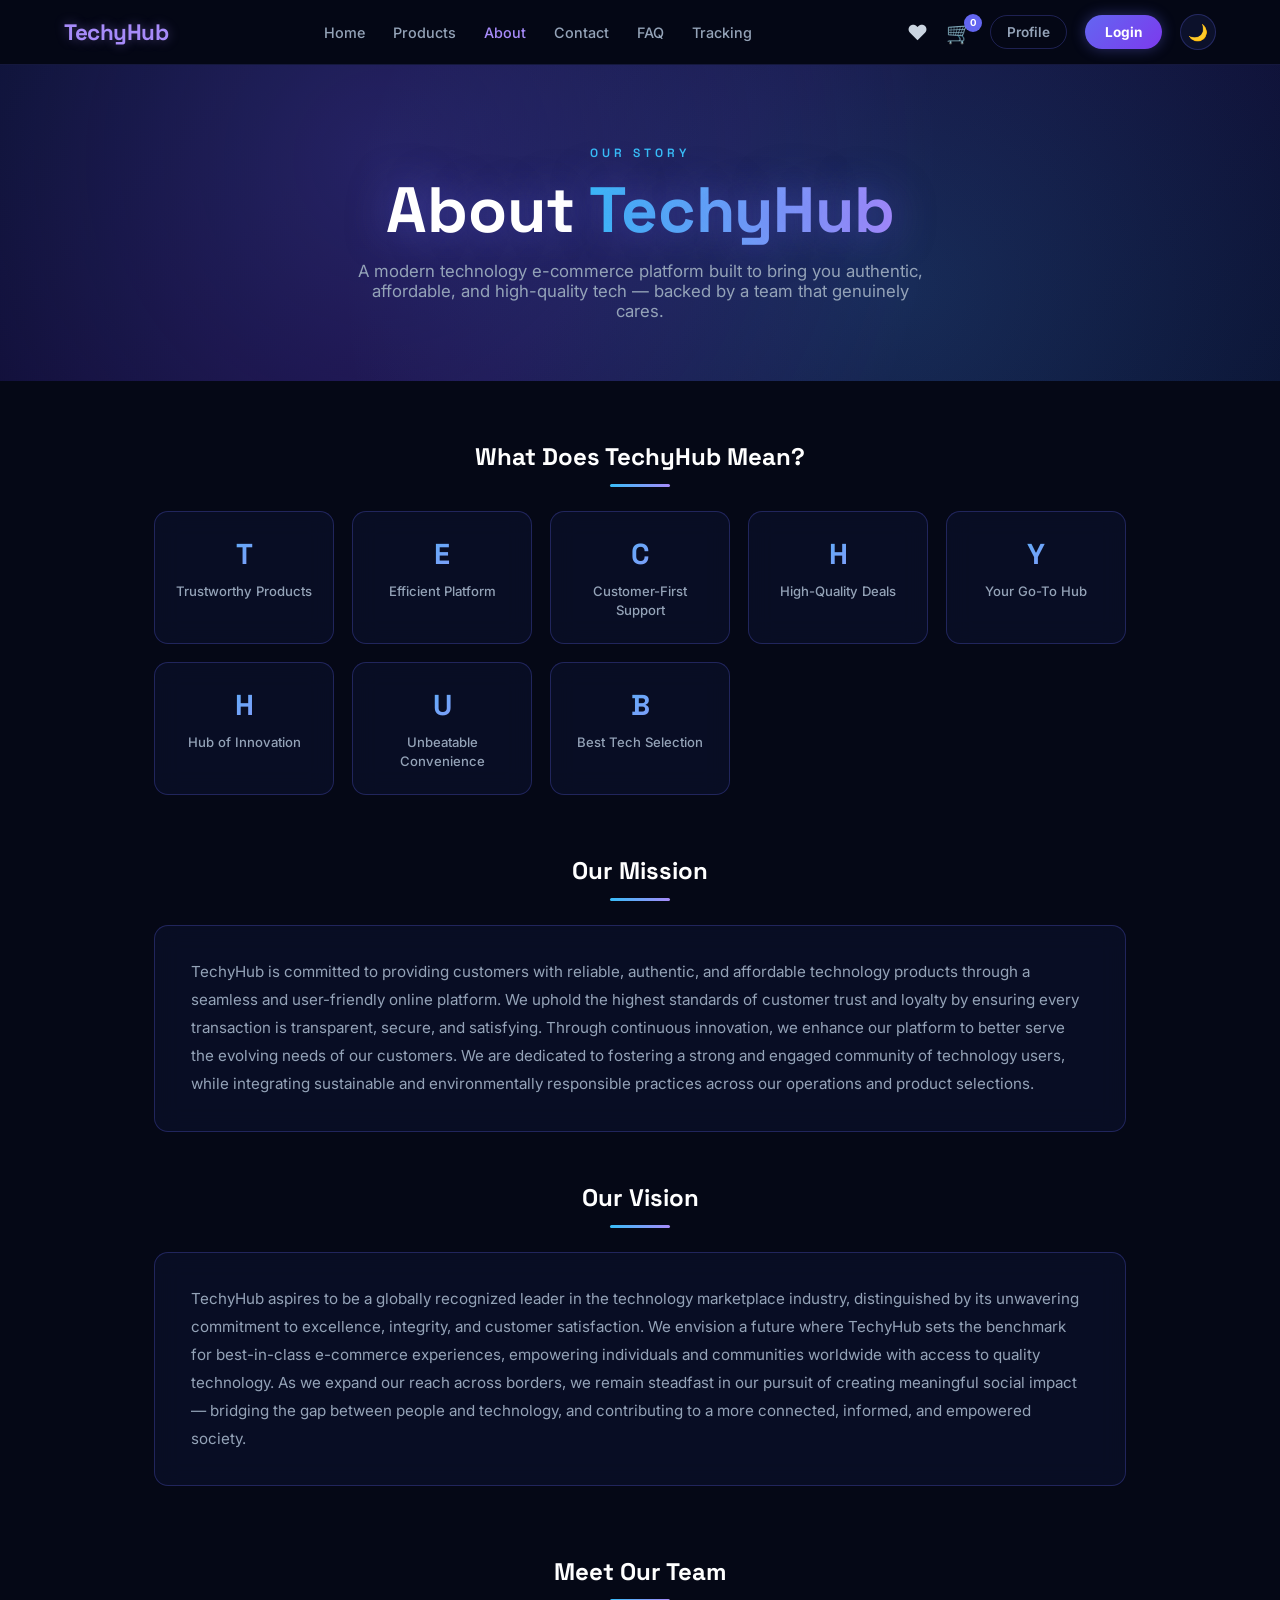
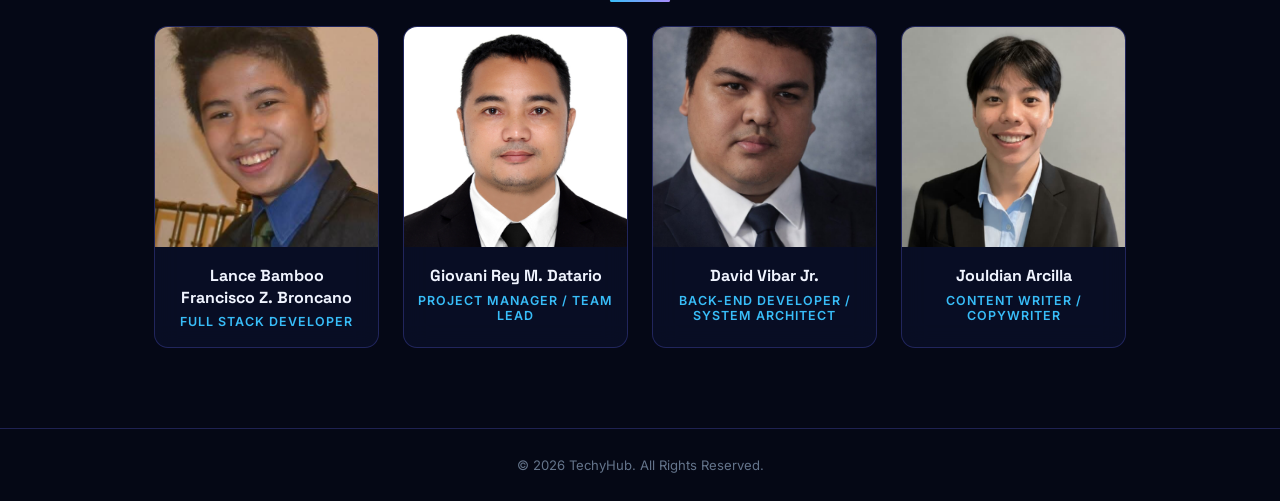
==== commit eb2484d4: "Add files via upload" ====
--- a/about.html
+++ b/about.html
@@ -1,117 +1,604 @@
 <!DOCTYPE html>
 <html lang="en">
 <head>
-    <meta charset="UTF-8">
-    <meta name="viewport" content="width=device-width, initial-scale=1.0">
-    <title>About TechyHub</title>
-    <link rel="stylesheet" href="css/style.css">
-    <script defer src="js/script.js"></script>
+<meta charset="UTF-8" />
+<meta name="viewport" content="width=device-width, initial-scale=1.0" />
+<title>TechyHub — About</title>
+
+<!-- Google Fonts -->
+<link rel="preconnect" href="https://fonts.googleapis.com" />
+<link href="https://fonts.googleapis.com/css2?family=Inter:wght@300;400;500;600;700;800;900&family=Space+Grotesk:wght@400;500;600;700&display=swap" rel="stylesheet" />
+
+<style>
+/* ============================
+   RESET & BASE
+============================ */
+*, *::before, *::after { margin:0; padding:0; box-sizing:border-box; }
+
+:root {
+  --bg-deep:    #050816;
+  --bg-card:    rgba(10,15,40,0.82);
+  --border-glow:rgba(99,102,241,0.28);
+  --accent:     #6366f1;
+  --accent2:    #38bdf8;
+  --accent3:    #a78bfa;
+  --text:       #e2e8f0;
+  --muted:      #64748b;
+  --white:      #ffffff;
+  --danger:     #ef4444;
+  --success:    #22c55e;
+  --font-display:"Space Grotesk", sans-serif;
+  --font-body:  "Inter", sans-serif;
+  --radius:     14px;
+  --transition: .25s cubic-bezier(.4,0,.2,1);
+}
+
+html { scroll-behavior:smooth; }
+
+body {
+  font-family: var(--font-body);
+  background: var(--bg-deep);
+  color: var(--text);
+  min-height: 100vh;
+  overflow-x: hidden;
+}
+
+/* ============================
+   HERO BANNER
+============================ */
+.hero-banner {
+  position: relative;
+  width: 100%;
+  min-height: 300px;
+  display: flex;
+  flex-direction: column;
+  align-items: center;
+  justify-content: center;
+  text-align: center;
+  padding: 80px 20px 60px;
+  overflow: hidden;
+  background: linear-gradient(135deg, #0a0e2e 0%, #150a3a 50%, #0a0e2e 100%);
+}
+
+.hero-banner::before {
+  content:"";
+  position:absolute; inset:0;
+  background: radial-gradient(circle at 30% 30%, rgba(99,102,241,.25), transparent 60%),
+              radial-gradient(circle at 70% 70%, rgba(56,189,248,.18), transparent 60%);
+}
+
+.hero-banner > * { position:relative; z-index:1; }
+
+.hero-eyebrow {
+  font-family: var(--font-display);
+  font-size: .75rem;
+  font-weight: 600;
+  letter-spacing: 4px;
+  text-transform: uppercase;
+  color: var(--accent2);
+  margin-bottom: 14px;
+}
+
+.hero-title {
+  font-family: var(--font-display);
+  font-size: clamp(2.2rem, 5vw, 4rem);
+  font-weight: 800;
+  line-height: 1.1;
+  color: #fff;
+  text-shadow: 0 0 40px rgba(99,102,241,.5);
+  margin-bottom: 16px;
+}
+
+.hero-title span {
+  background: linear-gradient(90deg, var(--accent2), var(--accent3));
+  -webkit-background-clip: text;
+  -webkit-text-fill-color: transparent;
+  background-clip: text;
+}
+
+.hero-subtitle {
+  font-size: 1.05rem;
+  color: #94a3b8;
+  max-width: 580px;
+  margin: 0 auto;
+}
+
+/* ============================
+   TOPBAR
+============================ */
+.topbar {
+  position: sticky;
+  top: 0;
+  z-index: 200;
+  display: flex;
+  align-items: center;
+  justify-content: space-between;
+  padding: 14px 5%;
+  background: rgba(5,8,22,.9);
+  backdrop-filter: blur(18px);
+  border-bottom: 1px solid rgba(99,102,241,.18);
+}
+
+.topbar .logo {
+  font-family: var(--font-display);
+  font-size: 1.4rem;
+  font-weight: 800;
+  color: var(--accent3);
+  text-decoration: none;
+  letter-spacing: -.5px;
+  text-shadow: 0 0 12px rgba(167,139,250,.4);
+}
+
+.topbar-links {
+  display: flex;
+  gap: 28px;
+  list-style: none;
+}
+
+.topbar-links a {
+  color: #94a3b8;
+  text-decoration: none;
+  font-size: .9rem;
+  font-weight: 500;
+  transition: color var(--transition);
+}
+
+.topbar-links a:hover,
+.topbar-links a.active { color: var(--accent3); }
+
+.topbar-actions {
+  display: flex;
+  align-items: center;
+  gap: 18px;
+}
+
+.icon-btn {
+  position: relative;
+  background: none;
+  border: none;
+  cursor: pointer;
+  color: #cbd5e1;
+  font-size: 1.3rem;
+  text-decoration: none;
+  transition: color var(--transition);
+  display:flex; align-items:center; justify-content:center;
+}
+
+.icon-btn:hover { color: var(--accent3); }
+
+.cart-badge {
+  position: absolute;
+  top: -6px; right: -10px;
+  background: var(--accent);
+  color: white;
+  font-size: .6rem;
+  font-weight: 700;
+  width: 18px; height: 18px;
+  border-radius: 50%;
+  display: flex; align-items:center; justify-content:center;
+}
+
+.topbar-text-btn {
+  color: #94a3b8;
+  text-decoration: none;
+  font-size: .85rem;
+  font-weight: 600;
+  padding: 8px 16px;
+  border: 1px solid var(--border-glow);
+  border-radius: 50px;
+  transition: all var(--transition);
+}
+
+.topbar-text-btn:hover {
+  color: white;
+  border-color: var(--accent);
+  box-shadow: 0 0 14px rgba(99,102,241,.35);
+}
+
+.topbar-login-btn {
+  color: white;
+  text-decoration: none;
+  font-size: .85rem;
+  font-weight: 700;
+  padding: 9px 20px;
+  border-radius: 50px;
+  background: linear-gradient(135deg,var(--accent),#7c3aed);
+  box-shadow: 0 0 14px rgba(99,102,241,.4);
+  transition: all var(--transition);
+}
+
+.topbar-login-btn:hover {
+  opacity:.9;
+  box-shadow: 0 0 22px rgba(99,102,241,.6);
+}
+
+.dark-toggle {
+  background: rgba(15,20,50,.8);
+  border: 1px solid var(--border-glow);
+  color: var(--text);
+  width: 36px; height: 36px;
+  border-radius: 50%;
+  cursor: pointer;
+  font-size: 1rem;
+  display:flex; align-items:center; justify-content:center;
+  transition: all var(--transition);
+}
+
+.dark-toggle:hover { border-color: var(--accent); box-shadow:0 0 12px rgba(99,102,241,.4); }
+
+/* ============================
+   ABOUT SECTION
+============================ */
+.about-section {
+  padding: 60px 5% 80px;
+  max-width: 1100px;
+  margin: 0 auto;
+}
+
+.about-section h1 {
+  font-family: var(--font-display);
+  font-size: 2.2rem;
+  font-weight: 800;
+  color: white;
+  text-align:center;
+  margin-bottom: 18px;
+}
+
+.about-section > p {
+  font-size: 1rem;
+  color: #94a3b8;
+  line-height: 1.8;
+  max-width: 720px;
+  margin: 0 auto 50px;
+  text-align: center;
+}
+
+.about-section h2 {
+  font-family: var(--font-display);
+  font-size: 1.5rem;
+  font-weight: 700;
+  color: white;
+  margin-bottom: 24px;
+  text-align: center;
+  position: relative;
+}
+
+.about-section h2::after {
+  content:"";
+  display:block;
+  width: 60px;
+  height: 3px;
+  margin: 12px auto 0;
+  background: linear-gradient(90deg, var(--accent2), var(--accent3));
+  border-radius: 2px;
+}
+
+/* ============================
+   MISSION GRID (TECHYHUB letters)
+============================ */
+.mission-grid {
+  display: grid;
+  grid-template-columns: repeat(auto-fill, minmax(150px, 1fr));
+  gap: 18px;
+  margin-bottom: 60px;
+}
+
+.mission-card {
+  background: var(--bg-card);
+  border: 1px solid var(--border-glow);
+  border-radius: var(--radius);
+  padding: 24px 16px;
+  text-align: center;
+  backdrop-filter: blur(12px);
+  transition: transform var(--transition), box-shadow var(--transition), border-color var(--transition);
+}
+
+.mission-card:hover {
+  transform: translateY(-6px);
+  box-shadow: 0 0 30px rgba(99,102,241,.3);
+  border-color: rgba(99,102,241,.6);
+}
+
+.mission-card h3 {
+  font-family: var(--font-display);
+  font-size: 1.8rem;
+  font-weight: 800;
+  background: linear-gradient(135deg, var(--accent2), var(--accent3));
+  -webkit-background-clip: text;
+  -webkit-text-fill-color: transparent;
+  background-clip: text;
+  margin-bottom: 10px;
+}
+
+.mission-card p {
+  font-size: .82rem;
+  color: #94a3b8;
+  font-weight: 500;
+  line-height: 1.4;
+}
+
+/* ============================
+   MISSION / VISION BLOCKS
+============================ */
+.info-block {
+  background: var(--bg-card);
+  border: 1px solid var(--border-glow);
+  border-radius: var(--radius);
+  padding: 32px 36px;
+  margin-bottom: 50px;
+  backdrop-filter: blur(12px);
+  transition: border-color var(--transition), box-shadow var(--transition);
+}
+
+.info-block:hover {
+  border-color: rgba(99,102,241,.5);
+  box-shadow: 0 0 30px rgba(99,102,241,.15);
+}
+
+.info-block p {
+  font-size: .95rem;
+  color: #94a3b8;
+  line-height: 1.85;
+}
+
+/* ============================
+   TEAM SECTION
+============================ */
+.team-grid {
+  display: grid;
+  grid-template-columns: repeat(auto-fill, minmax(220px, 1fr));
+  gap: 24px;
+  margin-top: 10px;
+}
+
+.team-card {
+  background: var(--bg-card);
+  border: 1px solid var(--border-glow);
+  border-radius: var(--radius);
+  overflow: hidden;
+  text-align: center;
+  backdrop-filter: blur(12px);
+  transition: transform var(--transition), box-shadow var(--transition), border-color var(--transition);
+}
+
+.team-card:hover {
+  transform: translateY(-8px) scale(1.02);
+  box-shadow: 0 0 40px rgba(99,102,241,.35);
+  border-color: rgba(99,102,241,.6);
+}
+
+.team-card img {
+  width: 100%;
+  height: 220px;
+  object-fit: cover;
+  display: block;
+  background: linear-gradient(135deg,#0f1432,#1a1040);
+}
+
+.team-card h3 {
+  font-family: var(--font-display);
+  font-size: 1rem;
+  font-weight: 700;
+  color: #f0f4ff;
+  margin: 18px 16px 6px;
+  line-height: 1.35;
+}
+
+.team-card p {
+  font-size: .78rem;
+  color: var(--accent2);
+  font-weight: 600;
+  text-transform: uppercase;
+  letter-spacing: 1px;
+  margin-bottom: 18px;
+}
+
+/* ============================
+   BACK TO TOP BUTTON
+============================ */
+#topBtn {
+  position: fixed;
+  bottom: 22px;
+  right: 22px;
+  background: linear-gradient(135deg,var(--accent),#7c3aed);
+  color: white;
+  border: none;
+  width: 46px; height: 46px;
+  border-radius: 50%;
+  font-size: 1.2rem;
+  cursor: pointer;
+  box-shadow: 0 0 18px rgba(99,102,241,.45);
+  transition: all var(--transition);
+  display: none;
+  align-items:center; justify-content:center;
+  z-index: 100;
+}
+
+#topBtn.show { display:flex; }
+
+#topBtn:hover {
+  transform: translateY(-3px);
+  box-shadow: 0 0 28px rgba(99,102,241,.65);
+}
+
+/* ============================
+   FOOTER
+============================ */
+.footer {
+  text-align: center;
+  padding: 28px;
+  border-top: 1px solid var(--border-glow);
+  background: rgba(5,8,22,.8);
+  font-size: .82rem;
+  color: var(--muted);
+}
+
+/* ============================
+   SCROLLBAR
+============================ */
+::-webkit-scrollbar { width: 6px; }
+::-webkit-scrollbar-track { background: #050816; }
+::-webkit-scrollbar-thumb { background: var(--accent); border-radius: 3px; }
+
+/* ============================
+   RESPONSIVE
+============================ */
+@media(max-width:768px) {
+  .topbar-links { display:none; }
+  .about-section h1 { font-size: 1.7rem; }
+  .info-block { padding: 24px 22px; }
+}
+</style>
 </head>
 <body>
-<header>
-    <nav class="navbar">
-        <div class="logo">TechyHub</div>
-        <ul class="nav-links">
-            <li><a href="index.html">Home</a></li>
-            <li><a href="products.html">Products</a></li>
-            <li><a href="about.html" class="active">About</a></li>
-            <li><a href="contact.html">Contact</a></li>
-            <li><a href="faq.html">FAQ</a></li>
-            <li><a href="tracking.html">Tracking</a></li>
-        </ul>
-        <div class="nav-actions">
-            <a href="wishlist.html" class="nav-icon-btn" title="Wishlist">❤️</a>
-            <a href="cart.html" class="nav-icon-btn" title="Cart">
-                🛒 <span id="cartCount" style="background:red;color:white;border-radius:50%;padding:2px 6px;font-size:11px;">0</span>
-            </a>
-            <a href="profile.html" class="nav-text-btn">Profile</a>
-            <a href="login.html" class="nav-login-btn">Login</a>
-            <button id="darkModeBtn" onclick="toggleDarkMode()" class="dark-toggle" title="Toggle Dark Mode">🌙</button>
-        </div>
-    </nav>
-</header>
+
+<!-- ======= TOPBAR ======= -->
+<nav class="topbar">
+  <a href="index.html" class="logo">TechyHub</a>
+  <ul class="topbar-links">
+    <li><a href="index.html">Home</a></li>
+    <li><a href="products.html">Products</a></li>
+    <li><a href="about.html" class="active">About</a></li>
+    <li><a href="contact.html">Contact</a></li>
+    <li><a href="faq.html">FAQ</a></li>
+    <li><a href="tracking.html">Tracking</a></li>
+  </ul>
+  <div class="topbar-actions">
+    <a href="wishlist.html" class="icon-btn" title="Wishlist">❤️</a>
+    <a href="cart.html" class="icon-btn" title="Cart">
+      🛒 <span class="cart-badge" id="cartCount">0</span>
+    </a>
+    <a href="profile.html" class="topbar-text-btn">Profile</a>
+    <a href="login.html" class="topbar-login-btn">Login</a>
+    <button id="darkModeBtn" onclick="toggleDarkMode()" class="dark-toggle" title="Toggle Dark Mode">🌙</button>
+  </div>
+</nav>
+
+<!-- ======= HERO BANNER ======= -->
+<section class="hero-banner">
+  <p class="hero-eyebrow">Our Story</p>
+  <h1 class="hero-title">About <span>TechyHub</span></h1>
+  <p class="hero-subtitle">A modern technology e-commerce platform built to bring you authentic, affordable, and high-quality tech — backed by a team that genuinely cares.</p>
+</section>
+
+<!-- ======= ABOUT CONTENT ======= -->
 <section class="about-section">
-    <h1>About TechyHub</h1>
+
+  <h2>What Does TechyHub Mean?</h2>
+  <div class="mission-grid">
+    <div class="mission-card">
+      <h3>T</h3>
+      <p>Trustworthy Products</p>
+    </div>
+    <div class="mission-card">
+      <h3>E</h3>
+      <p>Efficient Platform</p>
+    </div>
+    <div class="mission-card">
+      <h3>C</h3>
+      <p>Customer-First Support</p>
+    </div>
+    <div class="mission-card">
+      <h3>H</h3>
+      <p>High-Quality Deals</p>
+    </div>
+    <div class="mission-card">
+      <h3>Y</h3>
+      <p>Your Go-To Hub</p>
+    </div>
+    <div class="mission-card">
+      <h3>H</h3>
+      <p>Hub of Innovation</p>
+    </div>
+    <div class="mission-card">
+      <h3>U</h3>
+      <p>Unbeatable Convenience</p>
+    </div>
+    <div class="mission-card">
+      <h3>B</h3>
+      <p>Best Tech Selection</p>
+    </div>
+  </div>
+
+  <h2>Our Mission</h2>
+  <div class="info-block">
     <p>
-        TechyHub is a modern technology e-commerce platform
-        designed to provide customers with authentic,
-        affordable, and high-quality technology products.
+      TechyHub is committed to providing customers with reliable, authentic, and affordable technology products through a seamless and user-friendly online platform.
+      We uphold the highest standards of customer trust and loyalty by ensuring every transaction is transparent, secure, and satisfying.
+      Through continuous innovation, we enhance our platform to better serve the evolving needs of our customers.
+      We are dedicated to fostering a strong and engaged community of technology users, while integrating sustainable and environmentally responsible practices across our operations and product selections.
     </p>
-    <h2>What Does TechyHub Mean?</h2>
-    <div class="mission-grid">
-        <div class="mission-card">
-            <h3>T</h3>
-            <p>Trustworthy Products</p>
-        </div>
-        <div class="mission-card">
-            <h3>E</h3>
-            <p>Efficient Platform</p>
-        </div>
-        <div class="mission-card">
-            <h3>C</h3>
-            <p>Customer-First Support</p>
-        </div>
-        <div class="mission-card">
-            <h3>H</h3>
-            <p>High-Quality Deals</p>
-        </div>
-        <div class="mission-card">
-            <h3>Y</h3>
-            <p>Your Go-To Hub</p>
-        </div>
-        <div class="mission-card">
-            <h3>H</h3>
-            <p>Hub of Innovation</p>
-        </div>
-        <div class="mission-card">
-            <h3>U</h3>
-            <p>Unbeatable Convenience</p>
-        </div>
-        <div class="mission-card">
-            <h3>B</h3>
-            <p>Best Tech Selection</p>
-        </div>
-    </div>
-    <h2>Our Mission</h2>
+  </div>
+
+  <h2>Our Vision</h2>
+  <div class="info-block">
     <p>
-        TechyHub  is committed to providing customers with reliable, authentic, and affordable technology products through a seamless and user-friendly online platform. 
-        We uphold the highest standards of customer trust and loyalty by ensuring every transaction is transparent, secure, and satisfying. 
-        Through continuous innovation, we enhance our platform to better serve the evolving needs of our customers. 
-        We are dedicated to fostering a strong and engaged community of technology users, while integrating sustainable and environmentally responsible practices across our operations and product selections.
+      TechyHub aspires to be a globally recognized leader in the technology marketplace industry, distinguished by its unwavering commitment to excellence, integrity, and customer satisfaction. We envision a future where TechyHub sets the benchmark for best-in-class e-commerce experiences, empowering individuals and communities worldwide with access to quality technology.
+      As we expand our reach across borders, we remain steadfast in our pursuit of creating meaningful social impact — bridging the gap between people and technology, and contributing to a more connected, informed, and empowered society.
     </p>
-    <h2>Our Vision</h2>
-    <p>
-        TechyHub aspires to be a globally recognized leader in the technology marketplace industry, distinguished by its unwavering commitment to excellence, integrity, and customer satisfaction. We envision a future where TechyHub sets the benchmark for best-in-class e-commerce experiences, empowering individuals and communities worldwide with access to quality technology.
-        As we expand our reach across borders, we remain steadfast in our pursuit of creating meaningful social impact bridging the gap between people and technology, and contributing to a more connected, informed, and empowered society.
-    </p>
-    <!-- TEAM SECTION -->
-    <h2 style="text-align:center; margin-top:50px;">Meet Our Team</h2>
-    <div class="team-grid">
-        <div class="team-card">
-            <img src="images/broncano.jpg.jpg" alt="Member 2">
-            <h3>Lance Bamboo Francisco Z. Broncano</h3>
-            <p>Full Stack Developer</p>
-        </div>
-        <div class="team-card">
-            <img src="images/datario.jpg.jpg" alt="Member 5">
-            <h3>Giovani Rey M. Datario</h3>
-            <p>Project Manager / Team Lead</p>
-        </div>
-        <div class="team-card">
-            <img src="images/vibar.jpg" alt="Member 6">
-            <h3>David Vibar Jr.</h3>
-            <p>Back-End Developer / System Architect</p>
-        </div>
-        <div class="team-card">
-            <img src="images/arcilla.jpg" alt="Member 7">
-            <h3>Jouldian Arcilla</h3>
-            <p>Content Writer / Copywriter</p>
-        </div>
-    </div>
+  </div>
+
+  <!-- TEAM SECTION -->
+  <h2 style="margin-top:70px;">Meet Our Team</h2>
+  <div class="team-grid">
+    <div class="team-card">
+      <img src="images/broncano.jpg.jpg" alt="Lance Bamboo Francisco Z. Broncano">
+      <h3>Lance Bamboo Francisco Z. Broncano</h3>
+      <p>Full Stack Developer</p>
+    </div>
+    <div class="team-card">
+      <img src="images/datario.jpg.jpg" alt="Giovani Rey M. Datario">
+      <h3>Giovani Rey M. Datario</h3>
+      <p>Project Manager / Team Lead</p>
+    </div>
+    <div class="team-card">
+      <img src="images/vibar.jpg" alt="David Vibar Jr.">
+      <h3>David Vibar Jr.</h3>
+      <p>Back-End Developer / System Architect</p>
+    </div>
+    <div class="team-card">
+      <img src="images/arcilla.jpg" alt="Jouldian Arcilla">
+      <h3>Jouldian Arcilla</h3>
+      <p>Content Writer / Copywriter</p>
+    </div>
+  </div>
+
 </section>
-<footer>
-    <p>© 2026 TechyHub. All Rights Reserved.</p>
+
+<!-- ======= FOOTER ======= -->
+<footer class="footer">
+  © 2026 TechyHub. All Rights Reserved.
 </footer>
-<button id="topBtn" onclick="scrollToTop()">↑</button>
+
+<button id="topBtn" onclick="scrollToTop()" title="Back to top">↑</button>
+
+<script>
+  // Dark mode toggle (kept for compatibility with existing script.js behavior)
+  function toggleDarkMode() {
+    document.body.classList.toggle("light-mode");
+  }
+
+  // Back to top button visibility
+  window.addEventListener("scroll", () => {
+    const btn = document.getElementById("topBtn");
+    if (window.scrollY > 300) {
+      btn.classList.add("show");
+    } else {
+      btn.classList.remove("show");
+    }
+  });
+
+  function scrollToTop() {
+    window.scrollTo({ top: 0, behavior: "smooth" });
+  }
+
+  // Cart count sync (reads same localStorage key as products.html)
+  document.addEventListener("DOMContentLoaded", () => {
+    const cart = JSON.parse(localStorage.getItem("TechyHubCart")) || [];
+    const el = document.getElementById("cartCount");
+    if (el) el.textContent = cart.length;
+  });
+</script>
+
 </body>
 </html>
